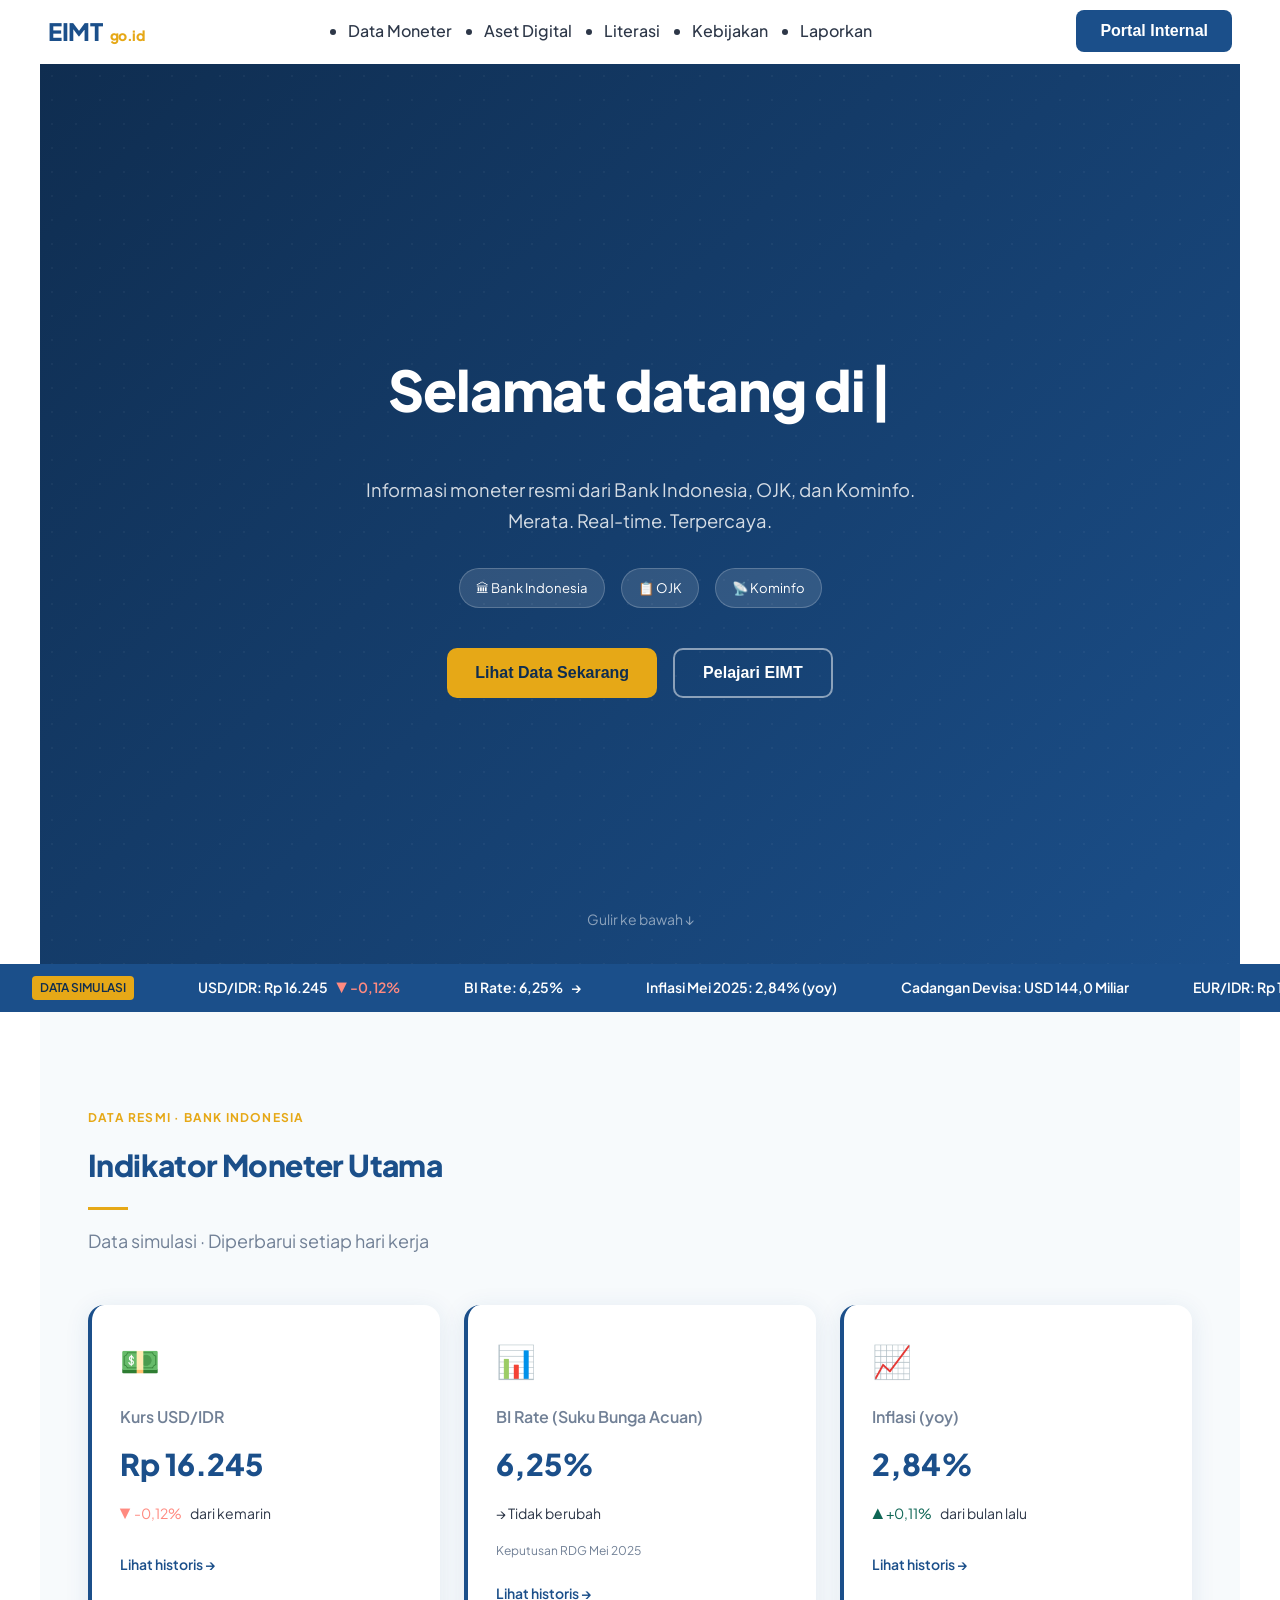
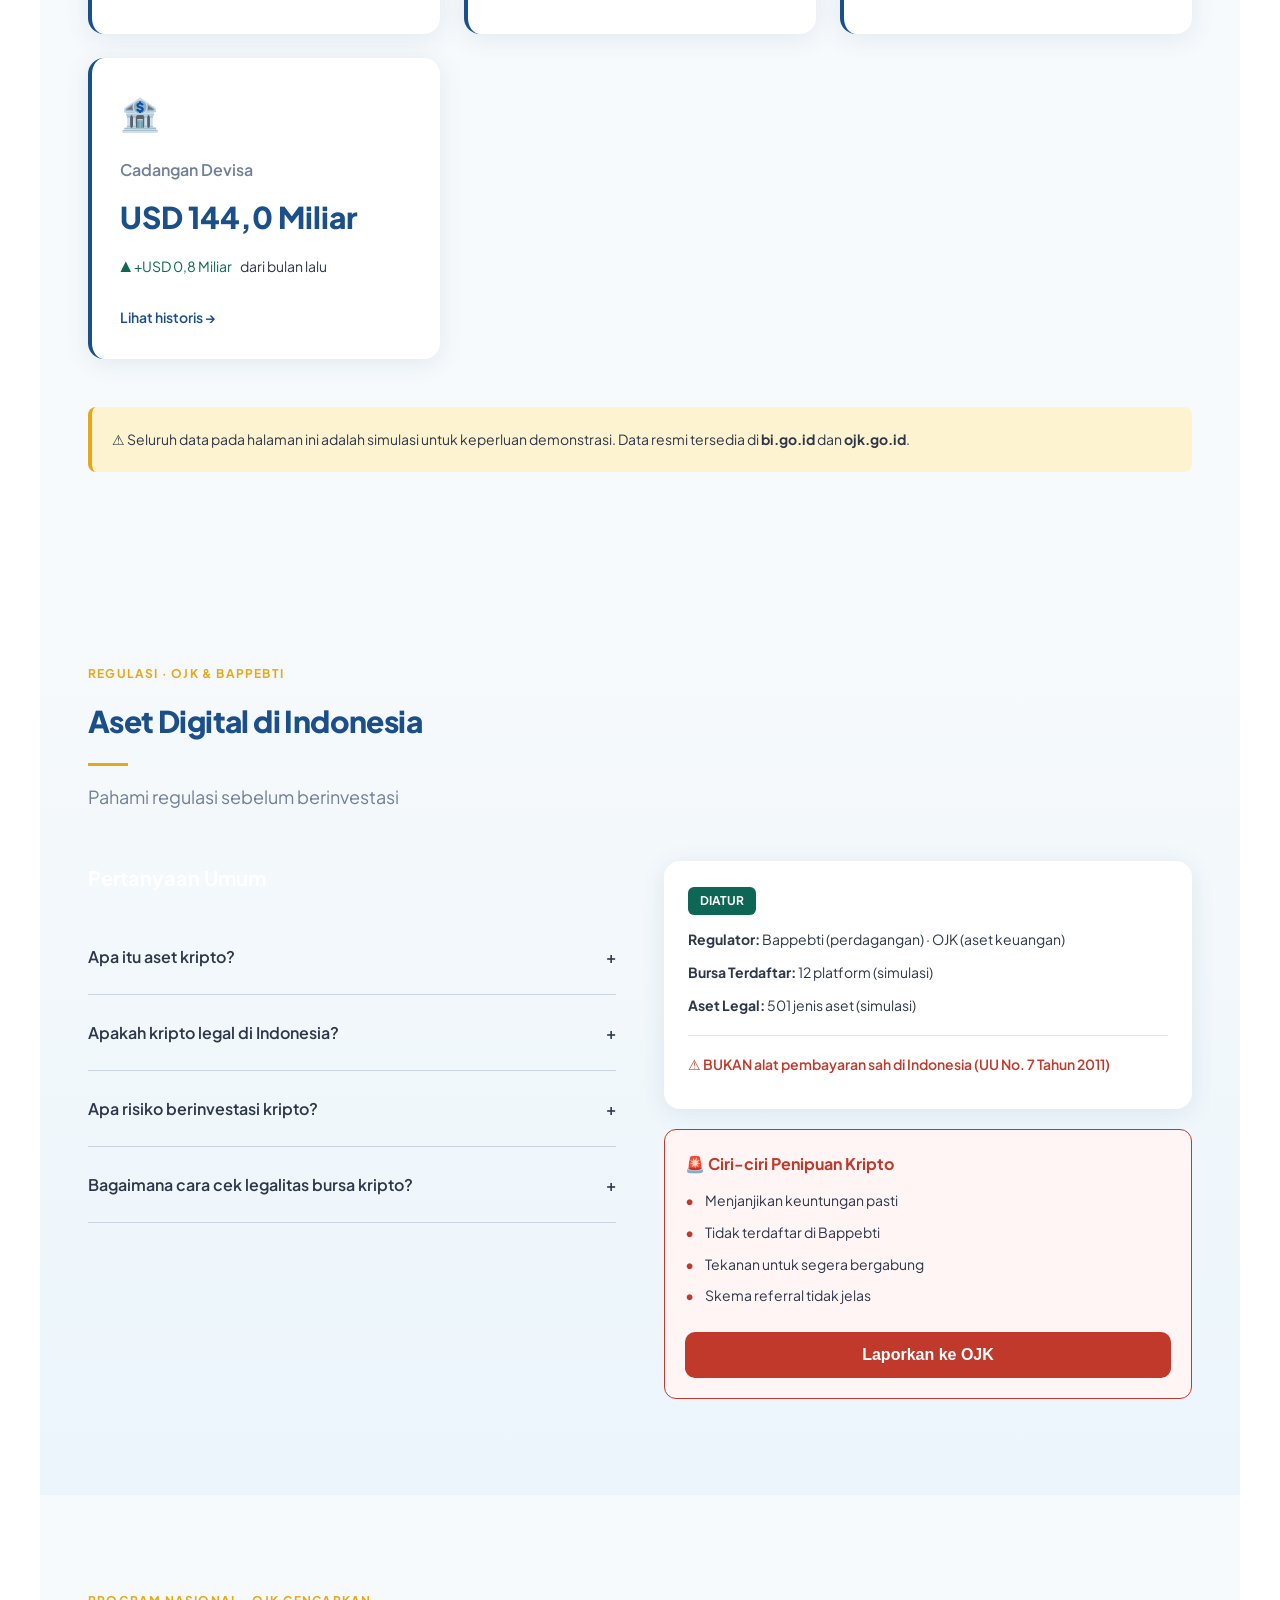
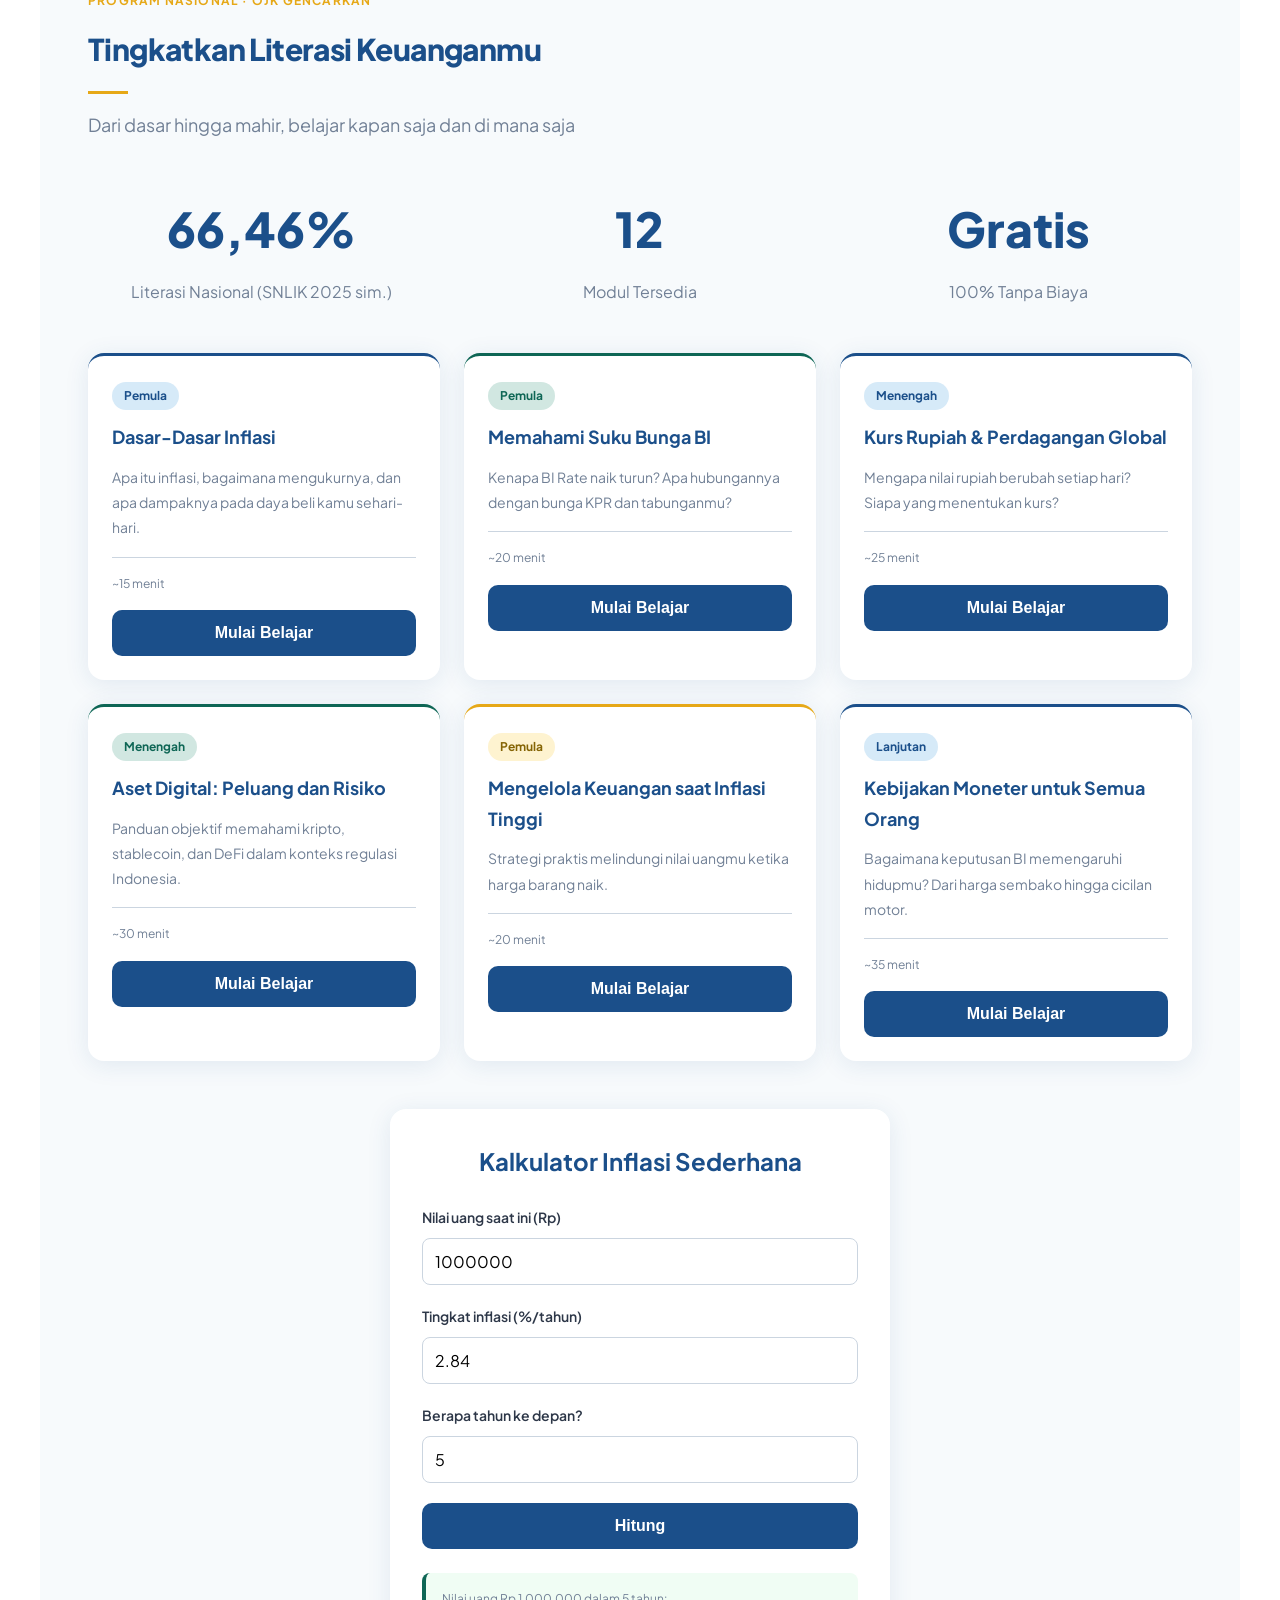
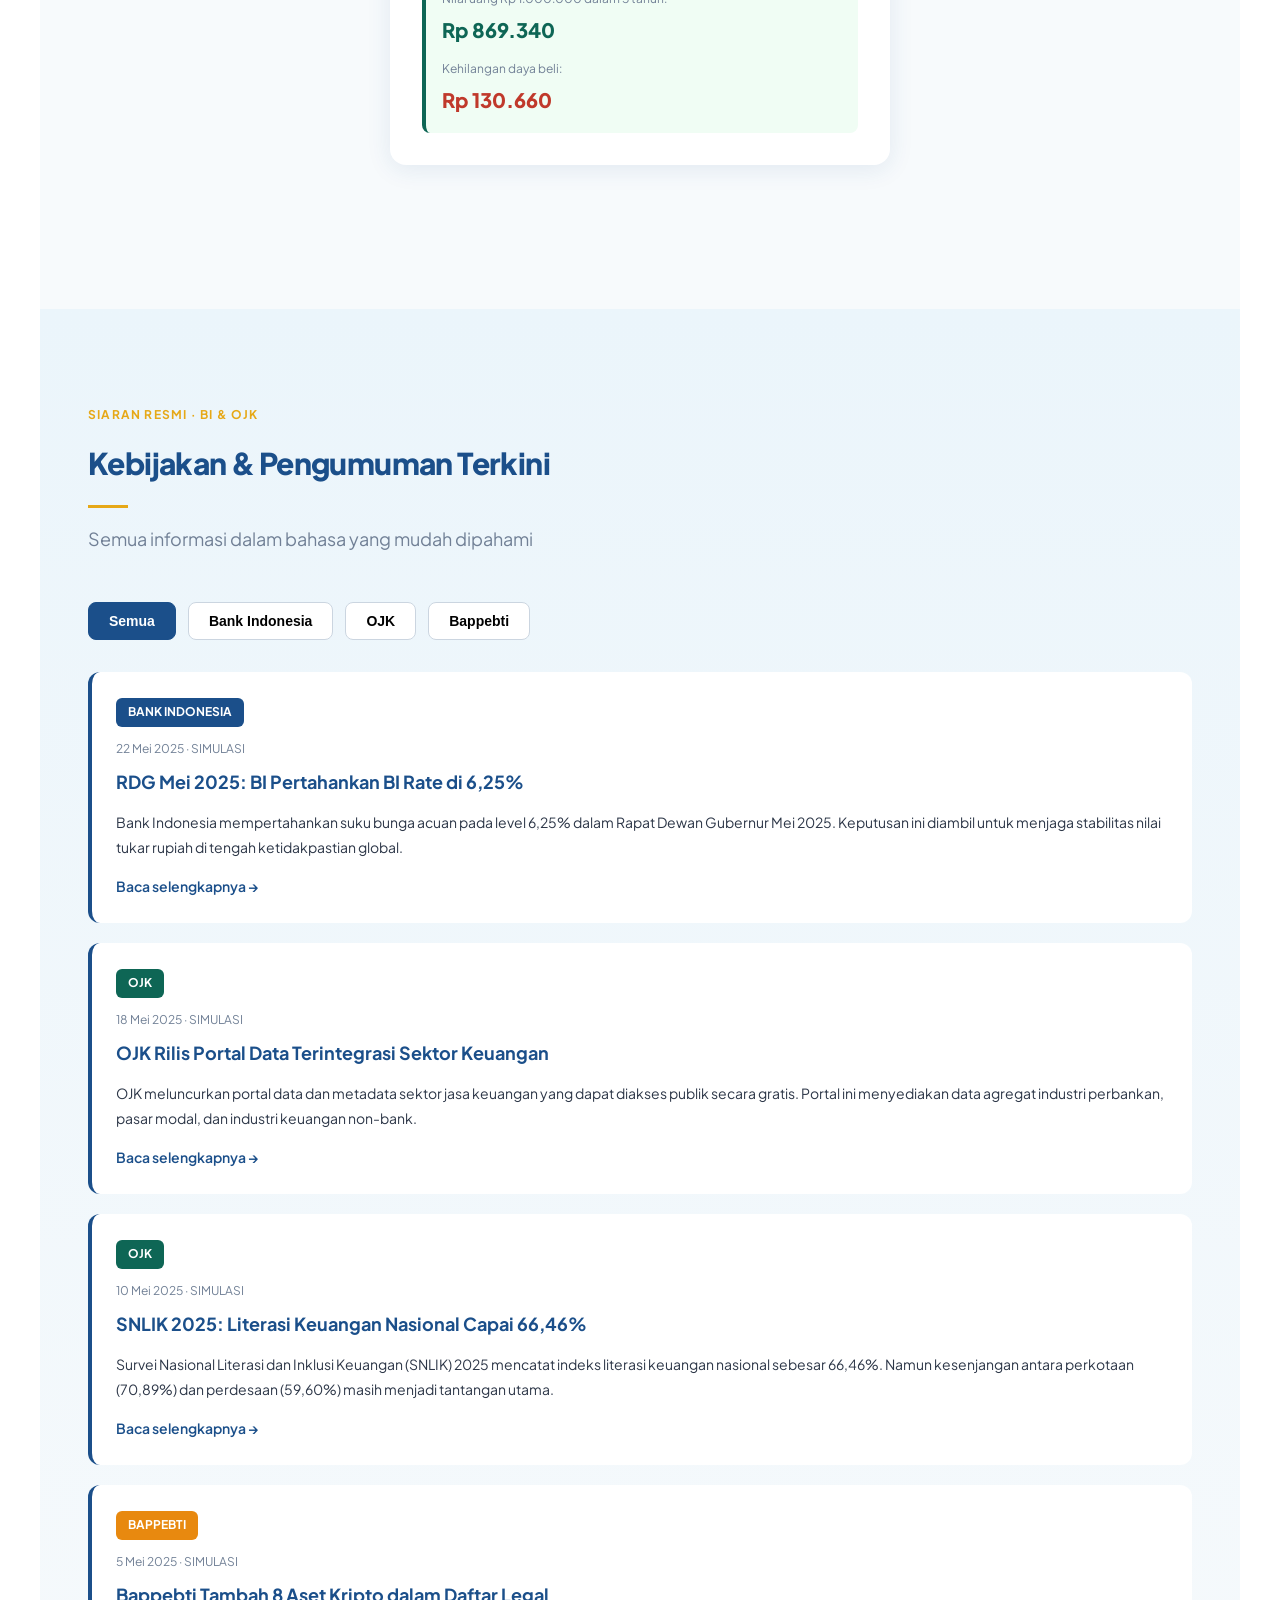
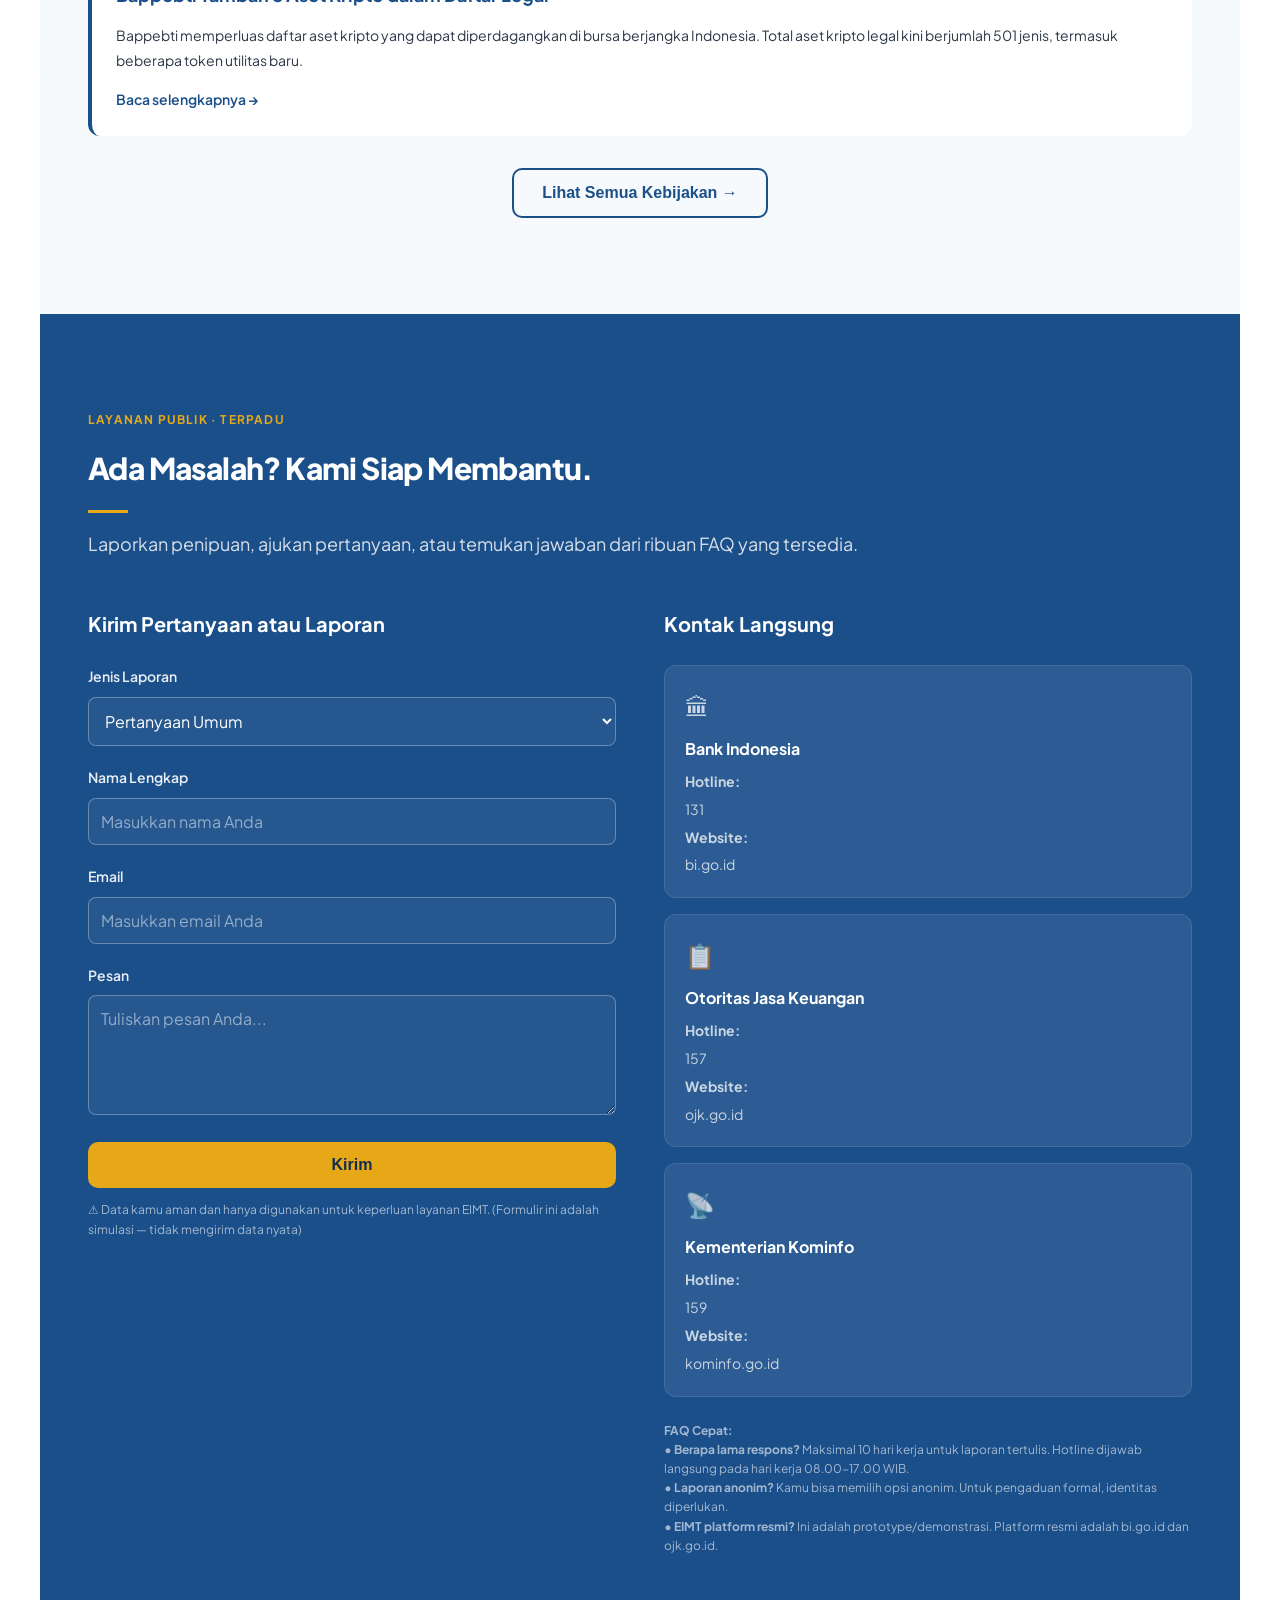
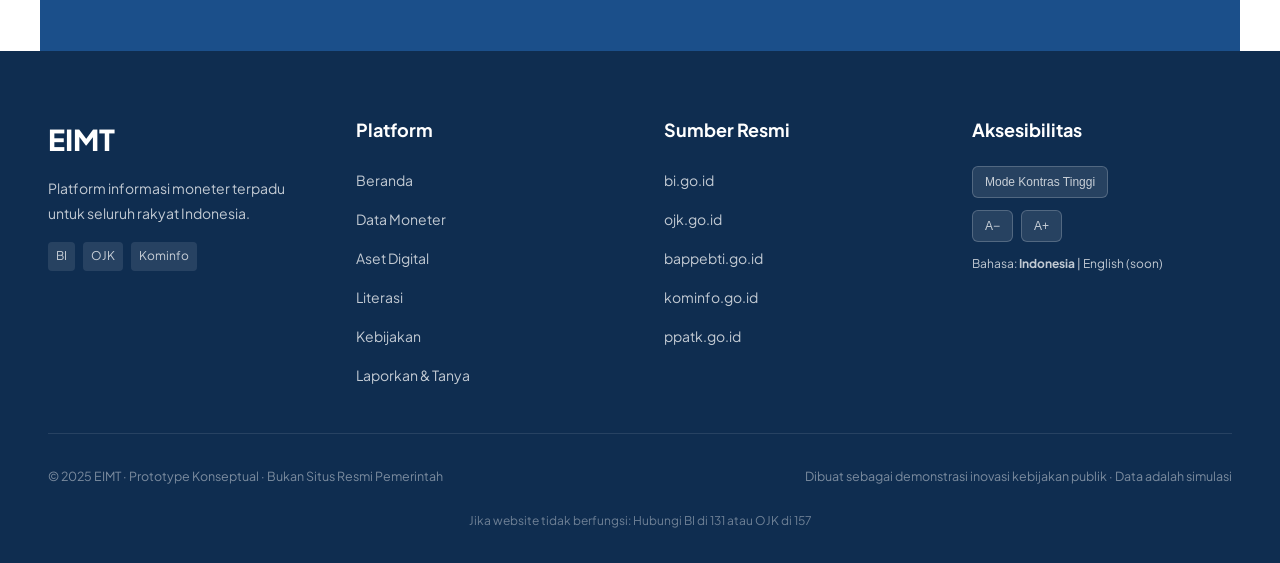
==== index.html @ 961fac73 "Initial commit: EIMT Prototype structure Menambahkan 3 file utama: - index.html: Struktur HTML halam" ====
<!DOCTYPE html>
<html lang="id">
<head>
  <meta charset="UTF-8">
  <meta name="viewport" content="width=device-width, initial-scale=1.0">
  <title>EIMT — Ekosistem Informasi Moneter Terpadu</title>
  <link href="https://fonts.googleapis.com/css2?family=Plus+Jakarta+Sans:wght@400;500;600;700;800&display=swap" rel="stylesheet">
  <link rel="stylesheet" href="styles.css">
</head>

<body>
  <!-- Scroll Progress Bar -->
  <div class="scroll-progress-bar"></div>

  <!-- NAVBAR -->
  <nav role="navigation" aria-label="Navigasi utama">
    <div class="nav-brand">EIMT <span class="brand-go">go.id</span></div>
    <button class="hamburger" aria-label="Buka menu navigasi" id="hamburgerBtn">
      <span></span><span></span><span></span>
    </button>
    <ul class="nav-links" id="navLinks">
      <li><a href="#data-moneter" class="nav-link">Data Moneter</a></li>
      <li><a href="#aset-digital" class="nav-link">Aset Digital</a></li>
      <li><a href="#literasi" class="nav-link">Literasi</a></li>
      <li><a href="#kebijakan" class="nav-link">Kebijakan</a></li>
      <li><a href="#laporkan" class="nav-link">Laporkan</a></li>
    </ul>
    <button class="portal-btn" id="portalBtn" aria-label="Masuk ke portal internal">
      Portal Internal
    </button>
  </nav>

  <!-- HERO SECTION -->
  <section class="hero" id="hero">
    <div class="hero-content">
      <h1>
        <span id="typewriterText"></span><span class="typewriter-cursor">|</span>
      </h1>
      <p class="hero-subtitle">Informasi moneter resmi dari Bank Indonesia, OJK, dan Kominfo. Merata. Real-time. Terpercaya.</p>
      <div class="hero-badges">
        <div class="badge">🏛 Bank Indonesia</div>
        <div class="badge">📋 OJK</div>
        <div class="badge">📡 Kominfo</div>
      </div>
      <div class="hero-cta">
        <button class="btn btn-primary" onclick="smoothScrollTo('#data-moneter')">Lihat Data Sekarang</button>
        <button class="btn btn-secondary" onclick="smoothScrollTo('#literasi')">Pelajari EIMT</button>
      </div>
    </div>
    <div class="scroll-indicator">
      Gulir ke bawah ↓
    </div>
  </section>

  <!-- TICKER -->
  <div class="ticker">
    <div class="ticker-content">
      <div class="ticker-item">
        <span class="ticker-badge">DATA SIMULASI</span>
      </div>
      <div class="ticker-item">
        <span>USD/IDR: Rp 16.245</span>
        <span class="negative">▼ -0,12%</span>
      </div>
      <div class="ticker-item">
        <span>BI Rate: 6,25%</span>
        <span>→</span>
      </div>
      <div class="ticker-item">
        <span>Inflasi Mei 2025: 2,84% (yoy)</span>
      </div>
      <div class="ticker-item">
        <span>Cadangan Devisa: USD 144,0 Miliar</span>
      </div>
      <div class="ticker-item">
        <span>EUR/IDR: Rp 17.680</span>
        <span class="positive">▲ +0,08%</span>
      </div>
      <div class="ticker-item">
        <span>SGD/IDR: Rp 12.105</span>
        <span class="negative">▼ -0,05%</span>
      </div>
      <div class="ticker-item">
        <span>Diperbarui: SIMULASI</span>
      </div>
      <!-- Duplicate for seamless loop -->
      <div class="ticker-item">
        <span class="ticker-badge">DATA SIMULASI</span>
      </div>
      <div class="ticker-item">
        <span>USD/IDR: Rp 16.245</span>
        <span class="negative">▼ -0,12%</span>
      </div>
      <div class="ticker-item">
        <span>BI Rate: 6,25%</span>
        <span>→</span>
      </div>
    </div>
  </div>

  <!-- STATUS BANNER -->
  <div class="status-banner" id="statusBanner"></div>

  <!-- SECTION: DATA MONETER -->
  <section id="data-moneter">
    <div class="section-header">
      <div class="section-label">DATA RESMI · BANK INDONESIA</div>
      <h2 class="section-title">Indikator Moneter Utama</h2>
      <p class="section-subtitle">Data simulasi · Diperbarui setiap hari kerja</p>
    </div>

    <div class="data-grid">
      <div class="data-card" data-delay="0" data-source="live">
        <div class="data-icon">💵</div>
        <h3>Kurs USD/IDR</h3>
        <div class="data-value">Rp 16.245</div>
        <div class="data-change">
          <span class="negative">▼ -0,12%</span>
          <span>dari kemarin</span>
        </div>
        <a href="#" class="data-link">Lihat historis →</a>
      </div>

      <div class="data-card" data-delay="100" data-source="live">
        <div class="data-icon">📊</div>
        <h3>BI Rate (Suku Bunga Acuan)</h3>
        <div class="data-value">6,25%</div>
        <div class="data-change">
          <span>→ Tidak berubah</span>
        </div>
        <p style="font-size: var(--text-xs); color: var(--gray-500); margin: 8px 0;">Keputusan RDG Mei 2025</p>
        <a href="#" class="data-link">Lihat historis →</a>
      </div>

      <div class="data-card" data-delay="200" data-source="live">
        <div class="data-icon">📈</div>
        <h3>Inflasi (yoy)</h3>
        <div class="data-value">2,84%</div>
        <div class="data-change">
          <span class="positive">▲ +0,11%</span>
          <span>dari bulan lalu</span>
        </div>
        <a href="#" class="data-link">Lihat historis →</a>
      </div>

      <div class="data-card" data-delay="300" data-source="live">
        <div class="data-icon">🏦</div>
        <h3>Cadangan Devisa</h3>
        <div class="data-value">USD 144,0 Miliar</div>
        <div class="data-change">
          <span class="positive">▲ +USD 0,8 Miliar</span>
          <span>dari bulan lalu</span>
        </div>
        <a href="#" class="data-link">Lihat historis →</a>
      </div>
    </div>

    <div class="disclaimer-box">
      ⚠ Seluruh data pada halaman ini adalah simulasi untuk keperluan demonstrasi. Data resmi tersedia di <strong>bi.go.id</strong> dan <strong>ojk.go.id</strong>.
    </div>
  </section>

  <!-- SECTION: ASET DIGITAL -->
  <section id="aset-digital">
    <div class="section-header">
      <div class="section-label">REGULASI · OJK & BAPPEBTI</div>
      <h2 class="section-title">Aset Digital di Indonesia</h2>
      <p class="section-subtitle">Pahami regulasi sebelum berinvestasi</p>
    </div>

    <div class="asset-layout">
      <div class="form-section">
        <h3>Pertanyaan Umum</h3>
        <div class="accordion">
          <div class="accordion-item">
            <div class="accordion-header">
              <span>Apa itu aset kripto?</span>
              <span class="accordion-icon">+</span>
            </div>
            <div class="accordion-content">
              <div class="accordion-text">
                Aset kripto adalah aset digital yang menggunakan kriptografi untuk mengamankan transaksi. Di Indonesia, aset kripto diatur oleh Bappebti sebagai komoditas digital, bukan alat pembayaran yang sah.
              </div>
            </div>
          </div>

          <div class="accordion-item">
            <div class="accordion-header">
              <span>Apakah kripto legal di Indonesia?</span>
              <span class="accordion-icon">+</span>
            </div>
            <div class="accordion-content">
              <div class="accordion-text">
                Perdagangan aset kripto legal di Indonesia melalui bursa yang terdaftar di Bappebti. Namun, kripto BUKAN alat pembayaran sah. Bank Indonesia melarang penggunaan kripto sebagai alat bayar.
              </div>
            </div>
          </div>

          <div class="accordion-item">
            <div class="accordion-header">
              <span>Apa risiko berinvestasi kripto?</span>
              <span class="accordion-icon">+</span>
            </div>
            <div class="accordion-content">
              <div class="accordion-text">
                Volatilitas tinggi, risiko kehilangan seluruh modal, potensi penipuan, dan tidak ada jaminan pemerintah. Selalu gunakan bursa terdaftar dan jangan investasikan dana yang tidak mampu hilang.
              </div>
            </div>
          </div>

          <div class="accordion-item">
            <div class="accordion-header">
              <span>Bagaimana cara cek legalitas bursa kripto?</span>
              <span class="accordion-icon">+</span>
            </div>
            <div class="accordion-content">
              <div class="accordion-text">
                Cek daftar bursa kripto legal di situs resmi Bappebti (bappebti.go.id). Jangan percaya platform yang tidak terdaftar.
              </div>
            </div>
          </div>
        </div>
      </div>

      <div class="contact-section">
        <div class="status-card">
          <div class="status-badge">DIATUR</div>
          <div class="status-content">
            <p><strong>Regulator:</strong> Bappebti (perdagangan) · OJK (aset keuangan)</p>
            <p><strong>Bursa Terdaftar:</strong> 12 platform (simulasi)</p>
            <p><strong>Aset Legal:</strong> 501 jenis aset (simulasi)</p>
            <hr style="border: none; border-top: 1px solid rgba(0,0,0,0.1); margin: 16px 0;">
            <p style="color: var(--red); margin-top: 16px; font-weight: 600;">
              ⚠ BUKAN alat pembayaran sah di Indonesia (UU No. 7 Tahun 2011)
            </p>
          </div>
        </div>

        <div class="warning-card">
          <h4>🚨 Ciri-ciri Penipuan Kripto</h4>
          <ul>
            <li>Menjanjikan keuntungan pasti</li>
            <li>Tidak terdaftar di Bappebti</li>
            <li>Tekanan untuk segera bergabung</li>
            <li>Skema referral tidak jelas</li>
          </ul>
          <button class="btn btn-primary" style="width: 100%; margin-top: 16px; background: var(--red); color: white;" onclick="smoothScrollTo('#laporkan')">Laporkan ke OJK</button>
        </div>
      </div>
    </div>
  </section>

  <!-- SECTION: LITERASI KEUANGAN -->
  <section id="literasi">
    <div class="section-header">
      <div class="section-label">PROGRAM NASIONAL · OJK GENCARKAN</div>
      <h2 class="section-title">Tingkatkan Literasi Keuanganmu</h2>
      <p class="section-subtitle">Dari dasar hingga mahir, belajar kapan saja dan di mana saja</p>
    </div>

    <div class="stats-row">
      <div class="stat-item">
        <div class="stat-number">66,46%</div>
        <div class="stat-label">Literasi Nasional (SNLIK 2025 sim.)</div>
      </div>
      <div class="stat-item">
        <div class="stat-number">12</div>
        <div class="stat-label">Modul Tersedia</div>
      </div>
      <div class="stat-item">
        <div class="stat-number">Gratis</div>
        <div class="stat-label">100% Tanpa Biaya</div>
      </div>
    </div>

    <div class="module-grid">
      <div class="module-card" data-delay="0" style="border-top-color: var(--navy);">
        <span class="module-level" style="background: #D6EAF8; color: var(--navy);">Pemula</span>
        <h3>Dasar-Dasar Inflasi</h3>
        <p class="module-desc">Apa itu inflasi, bagaimana mengukurnya, dan apa dampaknya pada daya beli kamu sehari-hari.</p>
        <div class="module-meta">
          <span>~15 menit</span>
        </div>
        <button class="btn">Mulai Belajar</button>
      </div>

      <div class="module-card" data-delay="100" style="border-top-color: var(--teal);">
        <span class="module-level" style="background: #D1E7E1; color: var(--teal);">Pemula</span>
        <h3>Memahami Suku Bunga BI</h3>
        <p class="module-desc">Kenapa BI Rate naik turun? Apa hubungannya dengan bunga KPR dan tabunganmu?</p>
        <div class="module-meta">
          <span>~20 menit</span>
        </div>
        <button class="btn">Mulai Belajar</button>
      </div>

      <div class="module-card" data-delay="200" style="border-top-color: var(--navy);">
        <span class="module-level" style="background: #D6EAF8; color: var(--navy);">Menengah</span>
        <h3>Kurs Rupiah & Perdagangan Global</h3>
        <p class="module-desc">Mengapa nilai rupiah berubah setiap hari? Siapa yang menentukan kurs?</p>
        <div class="module-meta">
          <span>~25 menit</span>
        </div>
        <button class="btn">Mulai Belajar</button>
      </div>

      <div class="module-card" data-delay="300" style="border-top-color: var(--teal);">
        <span class="module-level" style="background: #D1E7E1; color: var(--teal);">Menengah</span>
        <h3>Aset Digital: Peluang dan Risiko</h3>
        <p class="module-desc">Panduan objektif memahami kripto, stablecoin, dan DeFi dalam konteks regulasi Indonesia.</p>
        <div class="module-meta">
          <span>~30 menit</span>
        </div>
        <button class="btn">Mulai Belajar</button>
      </div>

      <div class="module-card" data-delay="0" style="border-top-color: var(--amber);">
        <span class="module-level" style="background: #FEF3D0; color: #856404;">Pemula</span>
        <h3>Mengelola Keuangan saat Inflasi Tinggi</h3>
        <p class="module-desc">Strategi praktis melindungi nilai uangmu ketika harga barang naik.</p>
        <div class="module-meta">
          <span>~20 menit</span>
        </div>
        <button class="btn">Mulai Belajar</button>
      </div>

      <div class="module-card" data-delay="100" style="border-top-color: var(--navy);">
        <span class="module-level" style="background: #D6EAF8; color: var(--navy);">Lanjutan</span>
        <h3>Kebijakan Moneter untuk Semua Orang</h3>
        <p class="module-desc">Bagaimana keputusan BI memengaruhi hidupmu? Dari harga sembako hingga cicilan motor.</p>
        <div class="module-meta">
          <span>~35 menit</span>
        </div>
        <button class="btn">Mulai Belajar</button>
      </div>
    </div>

    <div class="calculator-box">
      <h3>Kalkulator Inflasi Sederhana</h3>

      <div class="calc-group">
        <label for="currentValue">Nilai uang saat ini (Rp)</label>
        <input type="number" id="currentValue" placeholder="Contoh: 1000000" value="1000000">
      </div>

      <div class="calc-group">
        <label for="inflationRate">Tingkat inflasi (%/tahun)</label>
        <input type="number" id="inflationRate" placeholder="Contoh: 2.84" value="2.84" step="0.01">
      </div>

      <div class="calc-group">
        <label for="years">Berapa tahun ke depan?</label>
        <input type="number" id="years" placeholder="Contoh: 5" value="5">
      </div>

      <button class="btn" style="background: var(--navy); color: var(--white); width: 100%;" onclick="calculateInflation()">Hitung</button>

      <div class="calc-result">
        <div class="calc-result-label">Nilai uang Rp 1.000.000 dalam 5 tahun:</div>
        <div class="calc-result-value" id="futureValue">Rp 869.600</div>
        <div class="calc-result-label" style="margin-top: 12px;">Kehilangan daya beli:</div>
        <div class="calc-result-value" style="color: var(--red);" id="powerLoss">Rp 130.400</div>
      </div>
    </div>
  </section>

  <!-- SECTION: KEBIJAKAN TERBARU -->
  <section id="kebijakan">
    <div class="section-header">
      <div class="section-label">SIARAN RESMI · BI & OJK</div>
      <h2 class="section-title">Kebijakan & Pengumuman Terkini</h2>
      <p class="section-subtitle">Semua informasi dalam bahasa yang mudah dipahami</p>
    </div>

    <div class="filter-tabs">
      <button class="filter-tab active" onclick="filterNews('all')">Semua</button>
      <button class="filter-tab" onclick="filterNews('bi')">Bank Indonesia</button>
      <button class="filter-tab" onclick="filterNews('ojk')">OJK</button>
      <button class="filter-tab" onclick="filterNews('bappebti')">Bappebti</button>
    </div>

    <div class="news-list">
      <div class="news-card" data-delay="0" data-category="bi">
        <div class="news-badge bi">BANK INDONESIA</div>
        <div class="news-date">22 Mei 2025 · SIMULASI</div>
        <h3>RDG Mei 2025: BI Pertahankan BI Rate di 6,25%</h3>
        <p class="news-summary">
          Bank Indonesia mempertahankan suku bunga acuan pada level 6,25% dalam Rapat Dewan Gubernur Mei 2025. Keputusan ini diambil untuk menjaga stabilitas nilai tukar rupiah di tengah ketidakpastian global.
        </p>
        <a href="#" class="news-link">Baca selengkapnya →</a>
      </div>

      <div class="news-card" data-delay="100" data-category="ojk">
        <div class="news-badge ojk">OJK</div>
        <div class="news-date">18 Mei 2025 · SIMULASI</div>
        <h3>OJK Rilis Portal Data Terintegrasi Sektor Keuangan</h3>
        <p class="news-summary">
          OJK meluncurkan portal data dan metadata sektor jasa keuangan yang dapat diakses publik secara gratis. Portal ini menyediakan data agregat industri perbankan, pasar modal, dan industri keuangan non-bank.
        </p>
        <a href="#" class="news-link">Baca selengkapnya →</a>
      </div>

      <div class="news-card" data-delay="200" data-category="ojk">
        <div class="news-badge ojk">OJK</div>
        <div class="news-date">10 Mei 2025 · SIMULASI</div>
        <h3>SNLIK 2025: Literasi Keuangan Nasional Capai 66,46%</h3>
        <p class="news-summary">
          Survei Nasional Literasi dan Inklusi Keuangan (SNLIK) 2025 mencatat indeks literasi keuangan nasional sebesar 66,46%. Namun kesenjangan antara perkotaan (70,89%) dan perdesaan (59,60%) masih menjadi tantangan utama.
        </p>
        <a href="#" class="news-link">Baca selengkapnya →</a>
      </div>

      <div class="news-card" data-delay="300" data-category="bappebti">
        <div class="news-badge bappebti">BAPPEBTI</div>
        <div class="news-date">5 Mei 2025 · SIMULASI</div>
        <h3>Bappebti Tambah 8 Aset Kripto dalam Daftar Legal</h3>
        <p class="news-summary">
          Bappebti memperluas daftar aset kripto yang dapat diperdagangkan di bursa berjangka Indonesia. Total aset kripto legal kini berjumlah 501 jenis, termasuk beberapa token utilitas baru.
        </p>
        <a href="#" class="news-link">Baca selengkapnya →</a>
      </div>
    </div>

    <div class="view-all-btn">
      <button class="btn" style="border: 2px solid var(--navy); color: var(--navy); background: transparent;">Lihat Semua Kebijakan →</button>
    </div>
  </section>

  <!-- SECTION: LAPORKAN & TANYA -->
  <section id="laporkan">
    <div class="section-header">
      <div class="section-label">LAYANAN PUBLIK · TERPADU</div>
      <h2 class="section-title">Ada Masalah? Kami Siap Membantu.</h2>
      <p class="section-subtitle">Laporkan penipuan, ajukan pertanyaan, atau temukan jawaban dari ribuan FAQ yang tersedia.</p>
    </div>

    <div class="report-layout">
      <div class="form-section">
        <h3>Kirim Pertanyaan atau Laporan</h3>

        <form id="reportForm" onsubmit="submitReport(event)">
          <div class="form-group">
            <label for="reportType">Jenis Laporan</label>
            <select id="reportType" name="reportType">
              <option>Pertanyaan Umum</option>
              <option>Laporan Penipuan</option>
              <option>Pengaduan Layanan</option>
              <option>Informasi Regulasi</option>
            </select>
          </div>

          <div class="form-group">
            <label for="reportName">Nama Lengkap</label>
            <input type="text" id="reportName" name="reportName" placeholder="Masukkan nama Anda" required>
          </div>

          <div class="form-group">
            <label for="reportEmail">Email</label>
            <input type="email" id="reportEmail" name="reportEmail" placeholder="Masukkan email Anda" required>
          </div>

          <div class="form-group">
            <label for="reportMessage">Pesan</label>
            <textarea id="reportMessage" name="reportMessage" placeholder="Tuliskan pesan Anda..." required></textarea>
          </div>

          <button type="submit" class="btn btn-primary" style="width: 100%; background: var(--amber); color: var(--navy-dark);">Kirim</button>
        </form>

        <p class="form-note">⚠ Data kamu aman dan hanya digunakan untuk keperluan layanan EIMT. (Formulir ini adalah simulasi — tidak mengirim data nyata)</p>
      </div>

      <div class="contact-section">
        <h3>Kontak Langsung</h3>

        <div class="contact-cards">
          <div class="contact-card">
            <div class="contact-icon">🏛</div>
            <div class="contact-name">Bank Indonesia</div>
            <div class="contact-info">
              <strong>Hotline:</strong> 131
              <strong>Website:</strong> bi.go.id
            </div>
          </div>

          <div class="contact-card">
            <div class="contact-icon">📋</div>
            <div class="contact-name">Otoritas Jasa Keuangan</div>
            <div class="contact-info">
              <strong>Hotline:</strong> 157
              <strong>Website:</strong> ojk.go.id
            </div>
          </div>

          <div class="contact-card">
            <div class="contact-icon">📡</div>
            <div class="contact-name">Kementerian Kominfo</div>
            <div class="contact-info">
              <strong>Hotline:</strong> 159
              <strong>Website:</strong> kominfo.go.id
            </div>
          </div>
        </div>

        <p style="font-size: var(--text-xs); color: rgba(255,255,255,0.6); margin-top: 24px; line-height: 1.6;">
          <strong>FAQ Cepat:</strong><br>
          <strong>• Berapa lama respons?</strong> Maksimal 10 hari kerja untuk laporan tertulis. Hotline dijawab langsung pada hari kerja 08.00-17.00 WIB.<br>
          <strong>• Laporan anonim?</strong> Kamu bisa memilih opsi anonim. Untuk pengaduan formal, identitas diperlukan.<br>
          <strong>• EIMT platform resmi?</strong> Ini adalah prototype/demonstrasi. Platform resmi adalah bi.go.id dan ojk.go.id.
        </p>
      </div>
    </div>
  </section>

  <!-- FOOTER -->
  <footer>
    <div class="footer-grid">
      <div class="footer-col">
        <div style="font-size: 1.8rem; font-weight: 800; color: var(--white); margin-bottom: 12px;">EIMT</div>
        <p style="font-size: var(--text-sm); line-height: 1.8; margin-bottom: 16px;">Platform informasi moneter terpadu untuk seluruh rakyat Indonesia.</p>
        <div style="display: flex; gap: 8px; font-size: var(--text-xs);">
          <span style="background: rgba(255,255,255,0.1); padding: 4px 8px; border-radius: 4px;">BI</span>
          <span style="background: rgba(255,255,255,0.1); padding: 4px 8px; border-radius: 4px;">OJK</span>
          <span style="background: rgba(255,255,255,0.1); padding: 4px 8px; border-radius: 4px;">Kominfo</span>
        </div>
      </div>

      <div class="footer-col">
        <h4>Platform</h4>
        <ul>
          <li><a href="#hero">Beranda</a></li>
          <li><a href="#data-moneter">Data Moneter</a></li>
          <li><a href="#aset-digital">Aset Digital</a></li>
          <li><a href="#literasi">Literasi</a></li>
          <li><a href="#kebijakan">Kebijakan</a></li>
          <li><a href="#laporkan">Laporkan & Tanya</a></li>
        </ul>
      </div>

      <div class="footer-col">
        <h4>Sumber Resmi</h4>
        <ul>
          <li><a href="https://bi.go.id" target="_blank">bi.go.id</a></li>
          <li><a href="https://ojk.go.id" target="_blank">ojk.go.id</a></li>
          <li><a href="https://bappebti.go.id" target="_blank">bappebti.go.id</a></li>
          <li><a href="https://kominfo.go.id" target="_blank">kominfo.go.id</a></li>
          <li><a href="https://ppatk.go.id" target="_blank">ppatk.go.id</a></li>
        </ul>
      </div>

      <div class="footer-col">
        <h4>Aksesibilitas</h4>
        <button class="footer-toggle" onclick="toggleContrast()">Mode Kontras Tinggi</button>
        <div style="display: flex; gap: 8px; margin-top: 12px;">
          <button class="footer-toggle" onclick="adjustFontSize(-1)">A−</button>
          <button class="footer-toggle" onclick="adjustFontSize(1)">A+</button>
        </div>
        <p style="font-size: var(--text-xs); margin-top: 12px;">Bahasa: <strong>Indonesia</strong> | English (soon)</p>
      </div>
    </div>

    <div class="footer-bottom">
      <div>© 2025 EIMT · Prototype Konseptual · Bukan Situs Resmi Pemerintah</div>
      <div class="footer-bottom-right">Dibuat sebagai demonstrasi inovasi kebijakan publik · Data adalah simulasi</div>
    </div>

    <p style="text-align: center; font-size: var(--text-xs); color: rgba(255,255,255,0.4); margin-top: 24px;">
      Jika website tidak berfungsi: Hubungi BI di 131 atau OJK di 157
    </p>
  </footer>

  <!-- MODAL: PORTAL INTERNAL -->
  <div class="modal" id="portalModal">
    <div class="modal-box">
      <button class="modal-close" onclick="closePortalModal()">×</button>
      <div class="modal-icon">🔒</div>
      <h2 class="modal-title">Portal Internal EIMT</h2>
      <p class="modal-subtitle">Akses terbatas untuk otoritas BI, OJK, dan PPATK</p>

      <form class="modal-form" onsubmit="submitPortalLogin(event)">
        <input type="email" placeholder="nama@bi.go.id / ojk.go.id / ppatk.go.id" required>
        <input type="password" placeholder="Password" required>
        <input type="text" placeholder="Kode 2FA (6 digit)" maxlength="6" required>
        <button type="submit">Masuk ke Dashboard</button>
      </form>

      <div class="modal-warning">
        ⚠ Akses tidak sah ke sistem pemerintah merupakan pelanggaran hukum berdasarkan UU ITE. Semua upaya akses dicatat.
      </div>
    </div>
  </div>

  <!-- BACK TO TOP BUTTON -->
  <button class="back-to-top" id="backToTopBtn" onclick="scrollToTop()">↑</button>

  <script src="script.js"></script>
</body>
</html>
---- styles.css ----
:root {
  --navy: #1B4F8A;
  --navy-dark: #0F2D50;
  --navy-light: #D6EAF8;
  --amber: #E6A817;
  --amber-light: #FEF3D0;
  --teal: #0E6655;
  --red: #C0392B;
  --white: #FFFFFF;
  --off-white: #F7FAFC;
  --gray-100: #EDF2F7;
  --gray-300: #CBD5E0;
  --gray-500: #718096;
  --gray-800: #2D3748;
  --shadow: rgba(27, 79, 138, 0.10);

  --text-xs: 0.75rem;
  --text-sm: 0.875rem;
  --text-base: 1rem;
  --text-lg: 1.125rem;
  --text-xl: 1.25rem;
  --text-2xl: 1.5rem;
  --text-3xl: 1.875rem;
  --text-4xl: 2.25rem;
  --text-5xl: 3rem;
}

* {
  margin: 0;
  padding: 0;
  box-sizing: border-box;
}

html {
  scroll-behavior: smooth;
}

body {
  font-family: 'Plus Jakarta Sans', system-ui, -apple-system, sans-serif;
  color: var(--gray-800);
  background-color: var(--white);
  line-height: 1.7;
}

/* ============ SCROLL INDICATORS ============ */
.scroll-progress-bar {
  position: fixed;
  top: 0;
  left: 0;
  height: 3px;
  background: var(--amber);
  z-index: 9999;
  width: 0%;
  transition: width 0.1s ease;
}

/* ============ NAVBAR ============ */
nav {
  position: fixed;
  top: 0;
  left: 0;
  right: 0;
  height: 64px;
  background: var(--white);
  z-index: 1000;
  display: flex;
  align-items: center;
  justify-content: space-between;
  padding: 0 48px;
  border-bottom: 2px solid transparent;
  transition: all 0.3s ease;
  box-shadow: none;
}

nav.scrolled {
  border-bottom-color: var(--navy);
  box-shadow: 0 2px 8px rgba(0, 0, 0, 0.1);
}

.nav-brand {
  font-size: var(--text-2xl);
  font-weight: 800;
  color: var(--navy);
  letter-spacing: -0.02em;
}

.nav-brand .brand-go {
  font-size: var(--text-sm);
  color: var(--amber);
  margin-left: 4px;
}

.nav-links {
  display: flex;
  gap: 32px;
  align-items: center;
}

.nav-link {
  text-decoration: none;
  color: var(--gray-800);
  font-weight: 500;
  font-size: var(--text-base);
  position: relative;
  transition: color 0.3s ease;
}

.nav-link::after {
  content: '';
  position: absolute;
  bottom: -8px;
  left: 0;
  width: 0;
  height: 2px;
  background: var(--amber);
  transition: width 0.3s ease;
}

.nav-link:hover::after,
.nav-link.active::after {
  width: 100%;
}

.nav-link.active {
  color: var(--navy);
  font-weight: 700;
}

.portal-btn {
  background: var(--navy);
  color: var(--white);
  border: none;
  padding: 12px 24px;
  border-radius: 8px;
  font-weight: 700;
  cursor: pointer;
  transition: all 0.2s ease;
  font-size: var(--text-base);
}

.portal-btn:hover {
  background: var(--navy-dark);
  transform: scale(1.02);
}

.hamburger {
  display: none;
  flex-direction: column;
  cursor: pointer;
  gap: 6px;
}

.hamburger span {
  width: 24px;
  height: 2px;
  background: var(--navy);
  transition: all 0.3s ease;
}

/* ============ HERO SECTION ============ */
.hero {
  height: 100vh;
  background: linear-gradient(135deg, var(--navy-dark) 0%, var(--navy) 100%);
  position: relative;
  display: flex;
  align-items: center;
  justify-content: center;
  overflow: hidden;
  margin-top: 64px;
}

.hero::before {
  content: '';
  position: absolute;
  top: 0;
  left: 0;
  right: 0;
  bottom: 0;
  background-image:
    radial-gradient(circle, rgba(255,255,255,0.04) 1px, transparent 1px);
  background-size: 24px 24px;
  pointer-events: none;
}

.hero-content {
  position: relative;
  z-index: 1;
  max-width: 760px;
  text-align: center;
  padding: 0 24px;
}

.hero h1 {
  color: var(--white);
  font-size: clamp(2rem, 5vw, 3.5rem);
  font-weight: 800;
  letter-spacing: -0.02em;
  min-height: 120px;
  display: flex;
  align-items: center;
  justify-content: center;
}

.typewriter-cursor {
  display: inline-block;
  animation: blink 0.7s infinite;
  margin-left: 4px;
}

@keyframes blink {
  0%, 49% { opacity: 1; }
  50%, 100% { opacity: 0; }
}

.hero-subtitle {
  color: rgba(255, 255, 255, 0.82);
  font-size: 1.15rem;
  max-width: 560px;
  margin: 24px auto 32px;
  opacity: 0;
  animation: fadeIn 0.8s ease 1s forwards;
}

.hero-badges {
  display: flex;
  gap: 16px;
  justify-content: center;
  flex-wrap: wrap;
  margin: 32px 0;
  opacity: 0;
  animation: fadeIn 0.8s ease 1.4s forwards;
}

.badge {
  background: rgba(255, 255, 255, 0.12);
  border: 1px solid rgba(255, 255, 255, 0.2);
  color: var(--white);
  padding: 8px 16px;
  border-radius: 999px;
  font-size: 0.82rem;
}

.hero-cta {
  display: flex;
  gap: 16px;
  justify-content: center;
  flex-wrap: wrap;
  margin-top: 40px;
  opacity: 0;
  animation: fadeIn 0.8s ease 1.8s forwards;
}

.btn {
  padding: 14px 28px;
  border-radius: 10px;
  font-weight: 700;
  cursor: pointer;
  transition: all 0.3s ease;
  border: none;
  font-size: var(--text-base);
}

.btn-primary {
  background: var(--amber);
  color: var(--navy-dark);
}

.btn-primary:hover {
  transform: scale(1.03);
  box-shadow: 0 8px 24px rgba(230, 168, 23, 0.3);
}

.btn-secondary {
  border: 2px solid rgba(255, 255, 255, 0.5);
  color: var(--white);
  background: transparent;
}

.btn-secondary:hover {
  background: rgba(255, 255, 255, 0.1);
  border-color: var(--white);
}

.scroll-indicator {
  position: absolute;
  bottom: 32px;
  left: 50%;
  transform: translateX(-50%);
  color: rgba(255, 255, 255, 0.5);
  font-size: var(--text-sm);
  text-align: center;
  animation: bounce 1.5s ease-in-out infinite;
}

@keyframes bounce {
  0%, 100% { transform: translateX(-50%) translateY(0); }
  50% { transform: translateX(-50%) translateY(8px); }
}

@keyframes fadeIn {
  from { opacity: 0; }
  to { opacity: 1; }
}

/* ============ TICKER ============ */
.ticker {
  background: var(--navy);
  height: 48px;
  display: flex;
  align-items: center;
  overflow: hidden;
  position: relative;
}

.ticker-content {
  display: flex;
  animation: scroll-ticker 35s linear infinite;
  white-space: nowrap;
  padding-right: 100%;
}

@keyframes scroll-ticker {
  0% { transform: translateX(0); }
  100% { transform: translateX(-50%); }
}

.ticker-item {
  color: var(--white);
  padding: 0 32px;
  font-size: var(--text-sm);
  display: flex;
  align-items: center;
  gap: 8px;
}

.ticker-item span {
  font-weight: 600;
}

.ticker-badge {
  background: var(--amber);
  color: var(--navy-dark);
  padding: 2px 8px;
  border-radius: 4px;
  font-weight: 700;
  font-size: var(--text-xs);
}

.positive { color: var(--teal); }
.negative { color: #FF8A80; }

/* ============ SECTION GENERAL ============ */
section {
  padding: 96px 48px;
  max-width: 1200px;
  margin: 0 auto;
}

.section-header {
  margin-bottom: 48px;
  opacity: 0;
  transform: translateY(32px);
  transition: opacity 0.6s ease, transform 0.6s ease;
}

.section-header.visible {
  opacity: 1;
  transform: translateY(0);
}

.section-label {
  font-size: var(--text-xs);
  font-weight: 700;
  color: var(--amber);
  letter-spacing: 0.1em;
  text-transform: uppercase;
  margin-bottom: 12px;
}

.section-title {
  font-size: var(--text-3xl);
  font-weight: 800;
  color: var(--navy);
  letter-spacing: -0.02em;
  margin-bottom: 16px;
}

.section-title::after {
  content: '';
  display: block;
  width: 40px;
  height: 3px;
  background: var(--amber);
  margin-top: 16px;
}

.section-subtitle {
  font-size: var(--text-lg);
  color: var(--gray-500);
  margin-top: 16px;
}

/* ============ SECTION: DATA MONETER ============ */
#data-moneter {
  background: var(--off-white);
}

.data-grid {
  display: grid;
  grid-template-columns: repeat(auto-fit, minmax(260px, 1fr));
  gap: 24px;
  margin-bottom: 48px;
}

.data-card {
  background: var(--white);
  border-radius: 16px;
  padding: 28px;
  border-left: 4px solid var(--navy);
  box-shadow: 0 4px 24px var(--shadow);
  transition: all 0.3s ease;
  opacity: 0;
  transform: translateY(32px);
}

.data-card.visible {
  opacity: 1;
  transform: translateY(0);
}

.data-card:hover {
  transform: translateY(-4px);
  box-shadow: 0 12px 32px rgba(27, 79, 138, 0.15);
}

.data-icon {
  font-size: 2rem;
  margin-bottom: 16px;
}

.data-card h3 {
  font-size: var(--text-base);
  color: var(--gray-500);
  margin-bottom: 8px;
  font-weight: 600;
}

.data-value {
  font-size: var(--text-3xl);
  font-weight: 800;
  color: var(--navy);
  margin-bottom: 12px;
}

.data-change {
  font-size: var(--text-sm);
  display: flex;
  align-items: center;
  gap: 8px;
  margin-bottom: 16px;
}

.data-link {
  font-size: var(--text-sm);
  color: var(--navy);
  text-decoration: none;
  font-weight: 600;
  display: inline-block;
  margin-top: 12px;
}

.data-link:hover {
  text-decoration: underline;
}

.disclaimer-box {
  background: var(--amber-light);
  border-left: 4px solid var(--amber);
  padding: 20px;
  border-radius: 8px;
  font-size: var(--text-sm);
  color: var(--gray-800);
  line-height: 1.8;
}

/* ============ SECTION: ASET DIGITAL ============ */
#aset-digital {
  background: linear-gradient(180deg, #F7FAFC 0%, #EBF5FB 100%);
}

.asset-layout {
  display: grid;
  grid-template-columns: 1fr 1fr;
  gap: 48px;
  align-items: start;
}

.accordion {
  margin-bottom: 24px;
}

.accordion-item {
  border-bottom: 1px solid var(--gray-300);
  padding: 16px 0;
}

.accordion-header {
  font-weight: 600;
  cursor: pointer;
  display: flex;
  justify-content: space-between;
  align-items: center;
  padding: 8px 0;
  user-select: none;
}

.accordion-icon {
  transition: transform 0.3s ease;
}

.accordion-item.open .accordion-icon {
  transform: rotate(45deg);
}

.accordion-content {
  max-height: 0;
  overflow: hidden;
  opacity: 0;
  transition: max-height 0.35s ease, opacity 0.35s ease;
}

.accordion-item.open .accordion-content {
  max-height: 300px;
  opacity: 1;
}

.accordion-text {
  font-size: var(--text-sm);
  color: var(--gray-800);
  line-height: 1.8;
  padding: 16px 0 0;
}

.status-card {
  background: var(--white);
  border-radius: 16px;
  padding: 24px;
  box-shadow: 0 4px 24px var(--shadow);
  margin-bottom: 20px;
  opacity: 0;
  transform: translateY(32px);
}

.status-card.visible {
  opacity: 1;
  transform: translateY(0);
}

.status-badge {
  display: inline-block;
  background: var(--teal);
  color: var(--white);
  padding: 4px 12px;
  border-radius: 6px;
  font-size: var(--text-xs);
  font-weight: 700;
  margin-bottom: 12px;
}

.status-content {
  font-size: var(--text-sm);
  line-height: 1.8;
  color: var(--gray-800);
}

.status-content p {
  margin-bottom: 8px;
}

.warning-card {
  background: #FFF5F5;
  border: 1px solid var(--red);
  border-radius: 12px;
  padding: 20px;
  margin-top: 20px;
}

.warning-card h4 {
  color: var(--red);
  margin-bottom: 12px;
  font-size: var(--text-base);
}

.warning-card ul {
  list-style: none;
  padding-left: 0;
}

.warning-card li {
  font-size: var(--text-sm);
  color: var(--gray-800);
  margin-bottom: 8px;
  padding-left: 20px;
  position: relative;
}

.warning-card li::before {
  content: '•';
  position: absolute;
  left: 0;
  color: var(--red);
  font-weight: bold;
}

/* ============ SECTION: LITERASI ============ */
#literasi {
  background: var(--off-white);
}

.stats-row {
  display: grid;
  grid-template-columns: repeat(auto-fit, minmax(200px, 1fr));
  gap: 32px;
  margin: 48px 0;
  text-align: center;
}

.stat-item {
  opacity: 0;
  animation: fadeIn 0.8s ease forwards;
}

.stat-number {
  font-size: var(--text-5xl);
  font-weight: 800;
  color: var(--navy);
}

.stat-label {
  font-size: var(--text-base);
  color: var(--gray-500);
  margin-top: 8px;
}

.module-grid {
  display: grid;
  grid-template-columns: repeat(auto-fit, minmax(300px, 1fr));
  gap: 24px;
  margin: 48px 0;
}

.module-card {
  background: var(--white);
  border-radius: 16px;
  padding: 24px;
  box-shadow: 0 4px 24px var(--shadow);
  transition: all 0.3s ease;
  border-top: 3px solid var(--navy);
  opacity: 0;
  transform: translateY(32px);
}

.module-card.visible {
  opacity: 1;
  transform: translateY(0);
}

.module-card:hover {
  transform: translateY(-4px);
  box-shadow: 0 12px 32px rgba(27, 79, 138, 0.15);
}

.module-level {
  display: inline-block;
  font-size: var(--text-xs);
  font-weight: 700;
  padding: 4px 12px;
  border-radius: 999px;
  margin-bottom: 12px;
  background: var(--navy-light);
  color: var(--navy);
}

.module-card h3 {
  font-size: var(--text-lg);
  color: var(--navy);
  margin-bottom: 12px;
  font-weight: 700;
}

.module-desc {
  font-size: var(--text-sm);
  color: var(--gray-500);
  line-height: 1.8;
  margin-bottom: 16px;
}

.module-meta {
  display: flex;
  justify-content: space-between;
  align-items: center;
  padding-top: 16px;
  border-top: 1px solid var(--gray-300);
  font-size: var(--text-xs);
  color: var(--gray-500);
}

.module-card .btn {
  width: 100%;
  margin-top: 16px;
  background: var(--navy);
  color: var(--white);
}

.calculator-box {
  background: var(--white);
  border-radius: 16px;
  padding: 32px;
  box-shadow: 0 4px 24px var(--shadow);
  max-width: 500px;
  margin: 48px auto;
  opacity: 0;
  animation: fadeIn 0.8s ease 0.3s forwards;
}

.calculator-box h3 {
  font-size: var(--text-2xl);
  color: var(--navy);
  margin-bottom: 24px;
  text-align: center;
}

.calc-group {
  margin-bottom: 20px;
}

.calc-group label {
  display: block;
  font-size: var(--text-sm);
  color: var(--gray-800);
  margin-bottom: 8px;
  font-weight: 600;
}

.calc-group input {
  width: 100%;
  padding: 12px;
  border: 1px solid var(--gray-300);
  border-radius: 8px;
  font-size: var(--text-base);
  font-family: inherit;
  transition: border-color 0.2s ease;
}

.calc-group input:focus {
  outline: none;
  border-color: var(--navy);
  box-shadow: 0 0 0 3px rgba(27, 79, 138, 0.1);
}

.calc-result {
  background: #F0FDF4;
  border-left: 4px solid var(--teal);
  padding: 16px;
  border-radius: 8px;
  margin-top: 24px;
  font-size: var(--text-sm);
}

.calc-result-label {
  color: var(--gray-500);
  font-size: var(--text-xs);
  margin-bottom: 4px;
}

.calc-result-value {
  font-size: var(--text-xl);
  font-weight: 800;
  color: var(--teal);
}

/* ============ SECTION: KEBIJAKAN ============ */
#kebijakan {
  background: linear-gradient(180deg, #EBF5FB 0%, #F7FAFC 100%);
}

.filter-tabs {
  display: flex;
  gap: 12px;
  margin-bottom: 32px;
  flex-wrap: wrap;
  opacity: 0;
  animation: fadeIn 0.8s ease forwards;
}

.filter-tab {
  padding: 10px 20px;
  border: 1px solid var(--gray-300);
  background: var(--white);
  border-radius: 8px;
  cursor: pointer;
  font-weight: 600;
  font-size: var(--text-sm);
  transition: all 0.3s ease;
}

.filter-tab.active {
  background: var(--navy);
  color: var(--white);
  border-color: var(--navy);
}

.filter-tab:hover {
  border-color: var(--navy);
}

.news-list {
  display: flex;
  flex-direction: column;
  gap: 20px;
}

.news-card {
  background: var(--white);
  border-radius: 12px;
  padding: 24px;
  border-left: 4px solid var(--navy);
  transition: all 0.3s ease;
  opacity: 0;
  transform: translateY(32px);
}

.news-card.visible {
  opacity: 1;
  transform: translateY(0);
}

.news-card:hover {
  transform: translateX(4px);
  background: var(--navy-light);
}

.news-badge {
  display: inline-block;
  font-size: var(--text-xs);
  font-weight: 700;
  padding: 4px 12px;
  border-radius: 6px;
  color: var(--white);
  margin-bottom: 12px;
}

.news-badge.bi { background: var(--navy); }
.news-badge.ojk { background: var(--teal); }
.news-badge.bappebti { background: #E8890F; }

.news-date {
  font-size: var(--text-xs);
  color: var(--gray-500);
  margin-bottom: 8px;
}

.news-card h3 {
  font-size: var(--text-lg);
  color: var(--navy);
  margin-bottom: 12px;
  font-weight: 700;
}

.news-summary {
  font-size: var(--text-sm);
  color: var(--gray-800);
  line-height: 1.8;
  margin-bottom: 12px;
}

.news-link {
  color: var(--navy);
  text-decoration: none;
  font-weight: 600;
  font-size: var(--text-sm);
}

.view-all-btn {
  margin-top: 32px;
  display: flex;
  justify-content: center;
}

/* ============ SECTION: LAPORKAN & TANYA ============ */
#laporkan {
  background: var(--navy);
  color: rgba(255, 255, 255, 0.75);
}

#laporkan .section-label {
  color: var(--amber);
}

#laporkan .section-title {
  color: var(--white);
}

#laporkan .section-subtitle {
  color: rgba(255, 255, 255, 0.82);
}

.report-layout {
  display: grid;
  grid-template-columns: 1fr 1fr;
  gap: 48px;
  margin-top: 48px;
}

.form-section {
  opacity: 0;
  animation: fadeIn 0.8s ease forwards;
}

.form-section h3 {
  color: var(--white);
  margin-bottom: 24px;
  font-size: var(--text-xl);
}

.form-group {
  margin-bottom: 20px;
}

.form-group label {
  display: block;
  color: rgba(255, 255, 255, 0.9);
  margin-bottom: 8px;
  font-size: var(--text-sm);
  font-weight: 600;
}

.form-group input,
.form-group select,
.form-group textarea {
  width: 100%;
  padding: 12px;
  border: 1px solid rgba(255, 255, 255, 0.3);
  background: rgba(255, 255, 255, 0.05);
  border-radius: 8px;
  color: var(--white);
  font-family: inherit;
  font-size: var(--text-base);
  transition: all 0.2s ease;
}

.form-group input::placeholder,
.form-group textarea::placeholder {
  color: rgba(255, 255, 255, 0.5);
}

.form-group input:focus,
.form-group select:focus,
.form-group textarea:focus {
  outline: none;
  border-color: var(--amber);
  background: rgba(255, 255, 255, 0.08);
  box-shadow: 0 0 0 3px rgba(230, 168, 23, 0.1);
}

.form-group textarea {
  min-height: 120px;
  resize: vertical;
}

.form-note {
  font-size: var(--text-xs);
  color: rgba(255, 255, 255, 0.6);
  margin-top: 12px;
  line-height: 1.6;
}

.contact-section {
  opacity: 0;
  animation: fadeIn 0.8s ease 0.2s forwards;
}

.contact-section h3 {
  color: var(--white);
  margin-bottom: 24px;
  font-size: var(--text-xl);
}

.contact-cards {
  display: flex;
  flex-direction: column;
  gap: 16px;
  margin-bottom: 24px;
}

.contact-card {
  background: rgba(255, 255, 255, 0.08);
  border-radius: 12px;
  padding: 20px;
  border: 1px solid rgba(255, 255, 255, 0.1);
}

.contact-icon {
  font-size: 1.5rem;
  margin-bottom: 8px;
}

.contact-name {
  font-weight: 700;
  color: var(--white);
  margin-bottom: 8px;
}

.contact-info {
  font-size: var(--text-sm);
  display: flex;
  flex-direction: column;
  gap: 4px;
}

/* ============ FOOTER ============ */
footer {
  background: var(--navy-dark);
  color: rgba(255, 255, 255, 0.75);
  padding: 64px 48px 32px;
}

.footer-grid {
  display: grid;
  grid-template-columns: repeat(auto-fit, minmax(250px, 1fr));
  gap: 48px;
  max-width: 1200px;
  margin: 0 auto 32px;
  padding-bottom: 32px;
  border-bottom: 1px solid rgba(255, 255, 255, 0.1);
}

.footer-col h4 {
  color: var(--white);
  margin-bottom: 20px;
  font-size: var(--text-lg);
  font-weight: 700;
}

.footer-col ul {
  list-style: none;
}

.footer-col li {
  margin-bottom: 12px;
}

.footer-col a {
  color: rgba(255, 255, 255, 0.75);
  text-decoration: none;
  font-size: var(--text-sm);
  transition: color 0.3s ease;
}

.footer-col a:hover {
  color: var(--amber);
}

.footer-toggle-group {
  display: flex;
  gap: 12px;
  flex-wrap: wrap;
}

.footer-toggle {
  background: rgba(255, 255, 255, 0.1);
  border: 1px solid rgba(255, 255, 255, 0.2);
  color: rgba(255, 255, 255, 0.75);
  padding: 8px 12px;
  border-radius: 6px;
  cursor: pointer;
  font-size: var(--text-xs);
  transition: all 0.2s ease;
}

.footer-toggle:hover {
  background: rgba(255, 255, 255, 0.15);
}

.footer-bottom {
  display: grid;
  grid-template-columns: 1fr 1fr;
  gap: 32px;
  max-width: 1200px;
  margin: 0 auto;
  font-size: 0.78rem;
  color: rgba(255, 255, 255, 0.45);
}

.footer-bottom-right {
  text-align: right;
}

/* ============ MODAL ============ */
.modal {
  display: none;
  position: fixed;
  top: 0;
  left: 0;
  right: 0;
  bottom: 0;
  background: rgba(0, 0, 0, 0.7);
  backdrop-filter: blur(4px);
  z-index: 2000;
  align-items: center;
  justify-content: center;
}

.modal.active {
  display: flex;
}

.modal-box {
  background: var(--white);
  border-radius: 20px;
  padding: 40px;
  max-width: 420px;
  width: 90%;
  position: relative;
  box-shadow: 0 20px 60px rgba(0, 0, 0, 0.3);
  animation: modalSlideIn 0.3s ease;
}

@keyframes modalSlideIn {
  from {
    opacity: 0;
    transform: scale(0.95);
  }
  to {
    opacity: 1;
    transform: scale(1);
  }
}

.modal-close {
  position: absolute;
  top: 16px;
  right: 16px;
  background: none;
  border: none;
  font-size: 24px;
  cursor: pointer;
  color: var(--gray-500);
  transition: color 0.2s ease;
}

.modal-close:hover {
  color: var(--gray-800);
}

.modal-icon {
  font-size: 3rem;
  text-align: center;
  margin-bottom: 16px;
}

.modal-title {
  font-size: var(--text-2xl);
  font-weight: 800;
  color: var(--navy);
  text-align: center;
  margin-bottom: 8px;
}

.modal-subtitle {
  font-size: var(--text-sm);
  color: var(--gray-500);
  text-align: center;
  margin-bottom: 24px;
}

.modal-form {
  display: flex;
  flex-direction: column;
  gap: 16px;
}

.modal-form input {
  padding: 12px;
  border: 1px solid var(--gray-300);
  border-radius: 8px;
  font-size: var(--text-base);
  font-family: inherit;
  transition: border-color 0.2s ease;
}

.modal-form input:focus {
  outline: none;
  border-color: var(--navy);
  box-shadow: 0 0 0 3px rgba(27, 79, 138, 0.1);
}

.modal-form button {
  padding: 14px;
  background: var(--navy);
  color: var(--white);
  border: none;
  border-radius: 8px;
  font-weight: 700;
  cursor: pointer;
  transition: background 0.2s ease;
  margin-top: 12px;
}

.modal-form button:hover {
  background: var(--navy-dark);
}

.modal-warning {
  background: rgba(192, 57, 43, 0.05);
  border-left: 4px solid var(--red);
  padding: 12px;
  border-radius: 6px;
  font-size: var(--text-xs);
  color: var(--red);
  margin-top: 16px;
  line-height: 1.6;
}

/* ============ BACK TO TOP BUTTON ============ */
.back-to-top {
  position: fixed;
  bottom: 32px;
  right: 32px;
  width: 48px;
  height: 48px;
  border-radius: 50%;
  background: var(--navy);
  color: var(--white);
  border: none;
  cursor: pointer;
  font-size: 1.5rem;
  display: flex;
  align-items: center;
  justify-content: center;
  opacity: 0;
  transform: scale(0.8);
  transition: all 0.3s ease;
  z-index: 999;
}

.back-to-top.visible {
  opacity: 1;
  transform: scale(1);
}

.back-to-top:hover {
  background: var(--navy-dark);
  transform: scale(1.1);
}

/* ============ STATUS BANNER ============ */
.status-banner {
  display: none;
  padding: 12px 24px;
  font-size: var(--text-sm);
  background: var(--amber-light);
  color: var(--navy-dark);
  border-bottom: 1px solid var(--amber);
  text-align: center;
  margin-top: 64px;
}

.status-banner.degraded {
  display: block;
  background: var(--amber-light);
}

.status-banner.maintenance {
  display: block;
  background: rgba(192, 57, 43, 0.1);
  color: var(--red);
  border-bottom-color: var(--red);
}

/* ============ RESPONSIVE ============ */
@media (max-width: 768px) {
  nav {
    padding: 0 24px;
  }

  .nav-links {
    display: none;
    position: absolute;
    top: 64px;
    left: 0;
    right: 0;
    flex-direction: column;
    background: var(--white);
    padding: 24px;
    box-shadow: 0 4px 12px rgba(0, 0, 0, 0.1);
    gap: 16px;
  }

  .nav-links.open {
    display: flex;
  }

  .hamburger {
    display: flex;
  }

  section {
    padding: 64px 24px;
  }

  .hero {
    margin-top: 0;
  }

  .hero h1 {
    font-size: clamp(1.8rem, 7vw, 2.5rem);
  }

  .asset-layout,
  .report-layout {
    grid-template-columns: 1fr;
    gap: 32px;
  }

  .data-grid,
  .module-grid {
    grid-template-columns: 1fr;
  }

  .stats-row {
    grid-template-columns: 1fr;
  }

  .footer-grid {
    grid-template-columns: 1fr;
    gap: 32px;
  }

  .footer-bottom {
    grid-template-columns: 1fr;
  }

  .footer-bottom-right {
    text-align: left;
  }

  .hero-cta {
    flex-direction: column;
  }

  .hero-cta .btn {
    width: 100%;
  }

  .modal-box {
    padding: 32px 24px;
  }

  .back-to-top {
    width: 40px;
    height: 40px;
    font-size: 1.2rem;
    bottom: 24px;
    right: 24px;
  }

  .ticker-item {
    padding: 0 16px;
    font-size: var(--text-xs);
  }
}

@media (max-width: 480px) {
  .section-title {
    font-size: var(--text-2xl);
  }

  .hero-cta {
    gap: 12px;
  }

  .hero-cta .btn {
    padding: 12px 20px;
    font-size: var(--text-sm);
  }

  .stat-number {
    font-size: var(--text-4xl);
  }

  .filter-tabs {
    flex-direction: column;
    gap: 8px;
  }

  .filter-tab {
    width: 100%;
  }
}
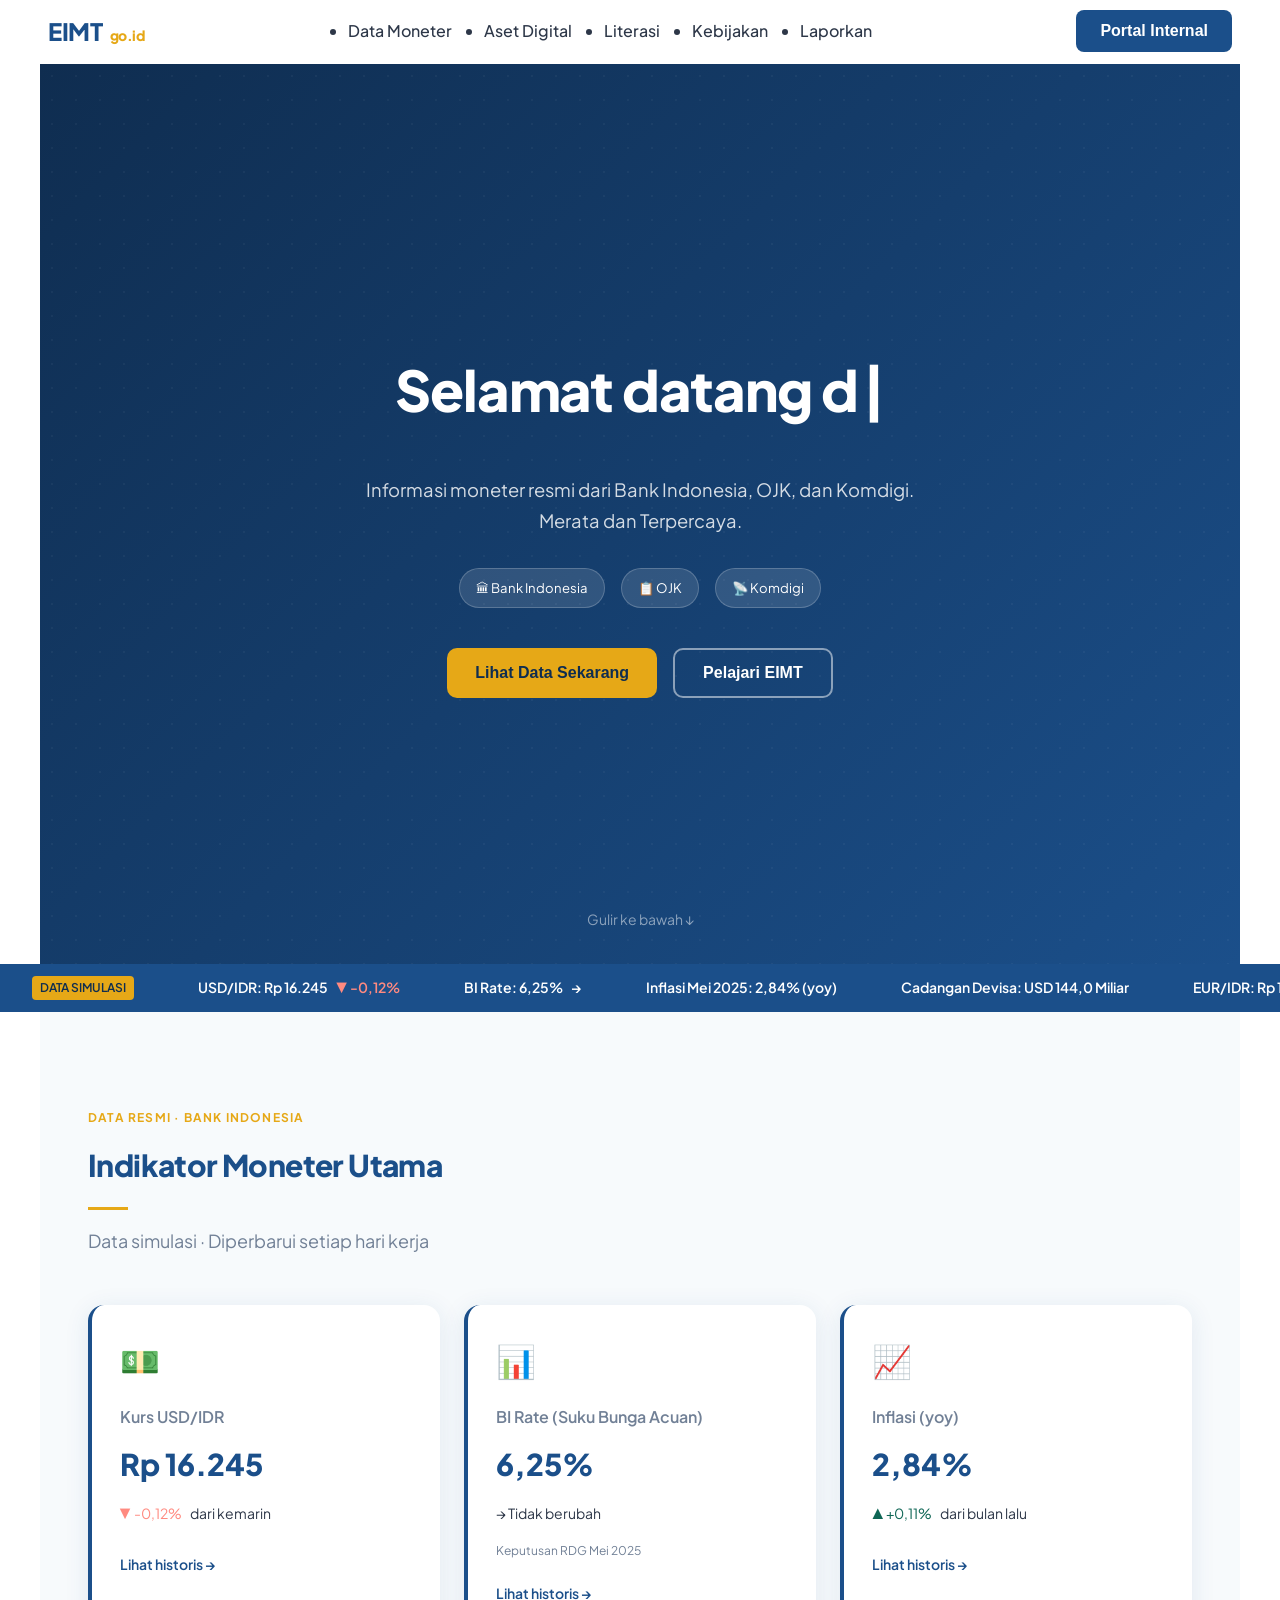
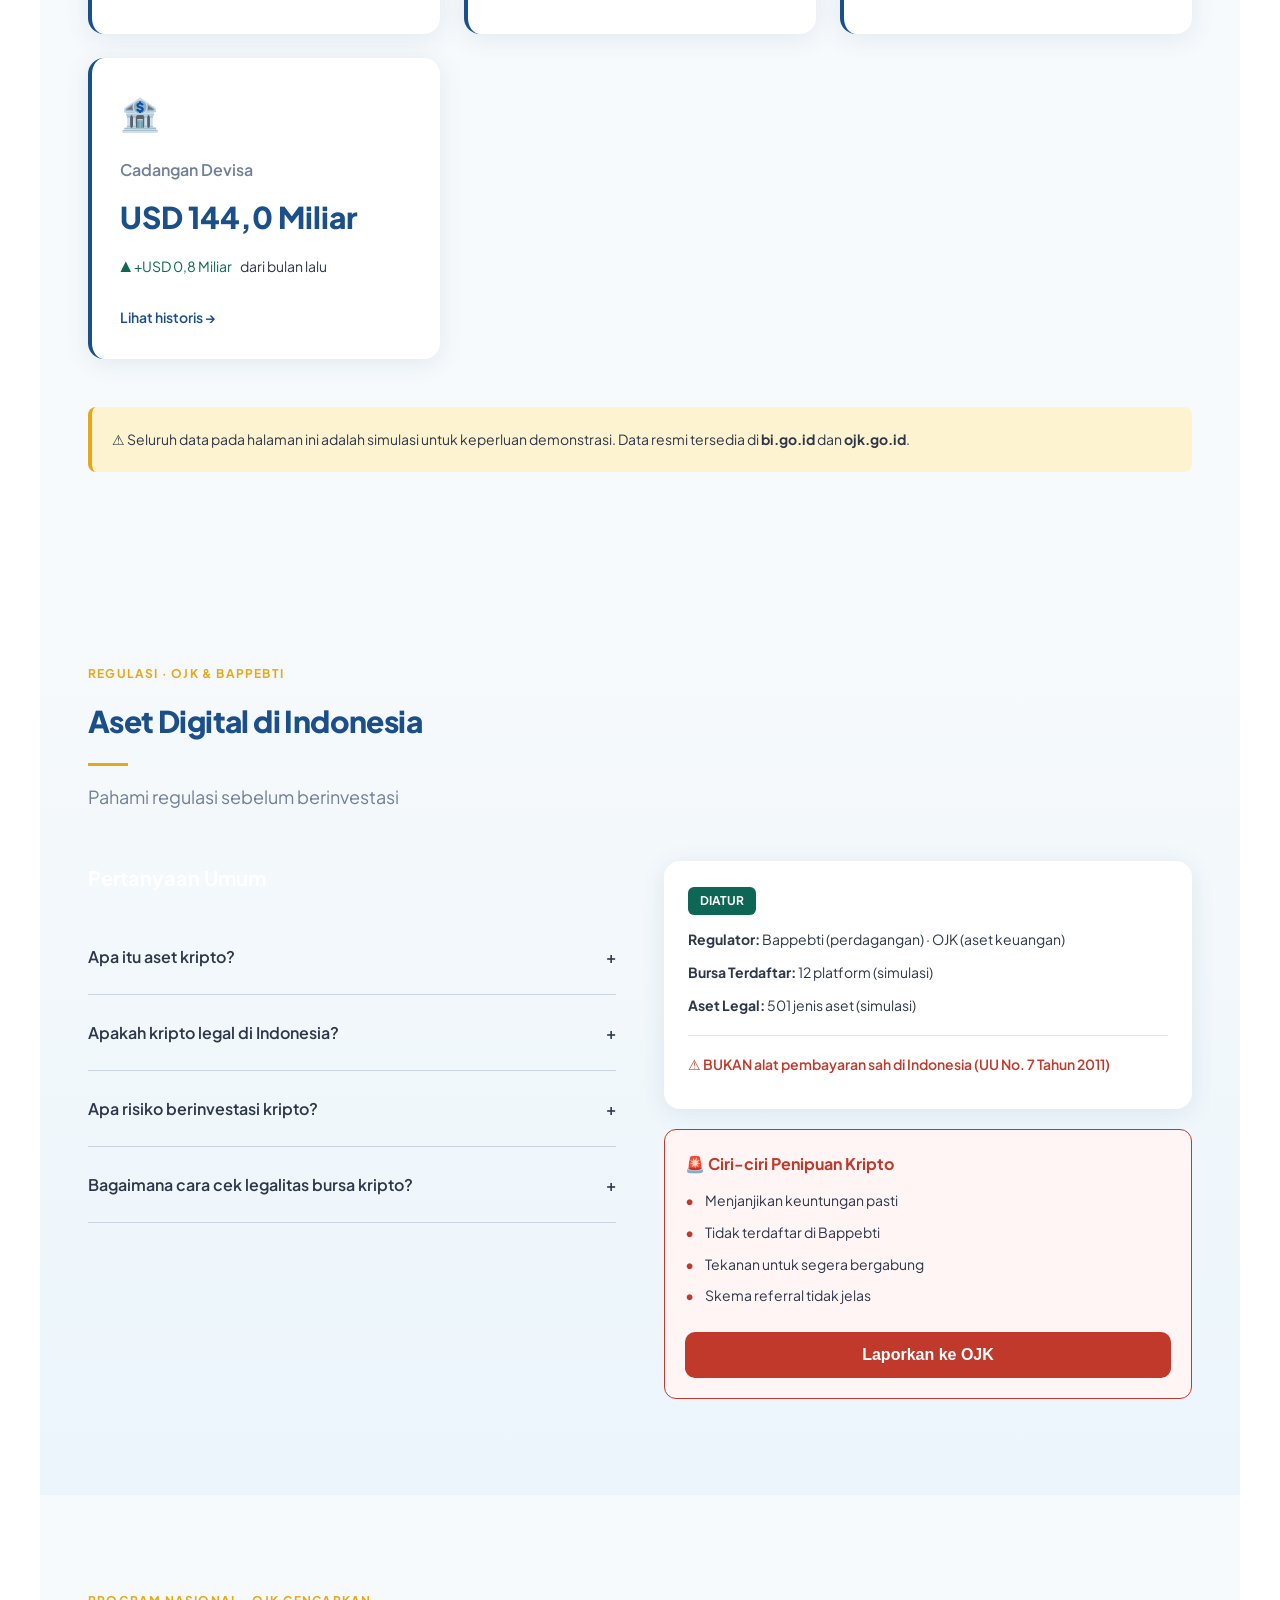
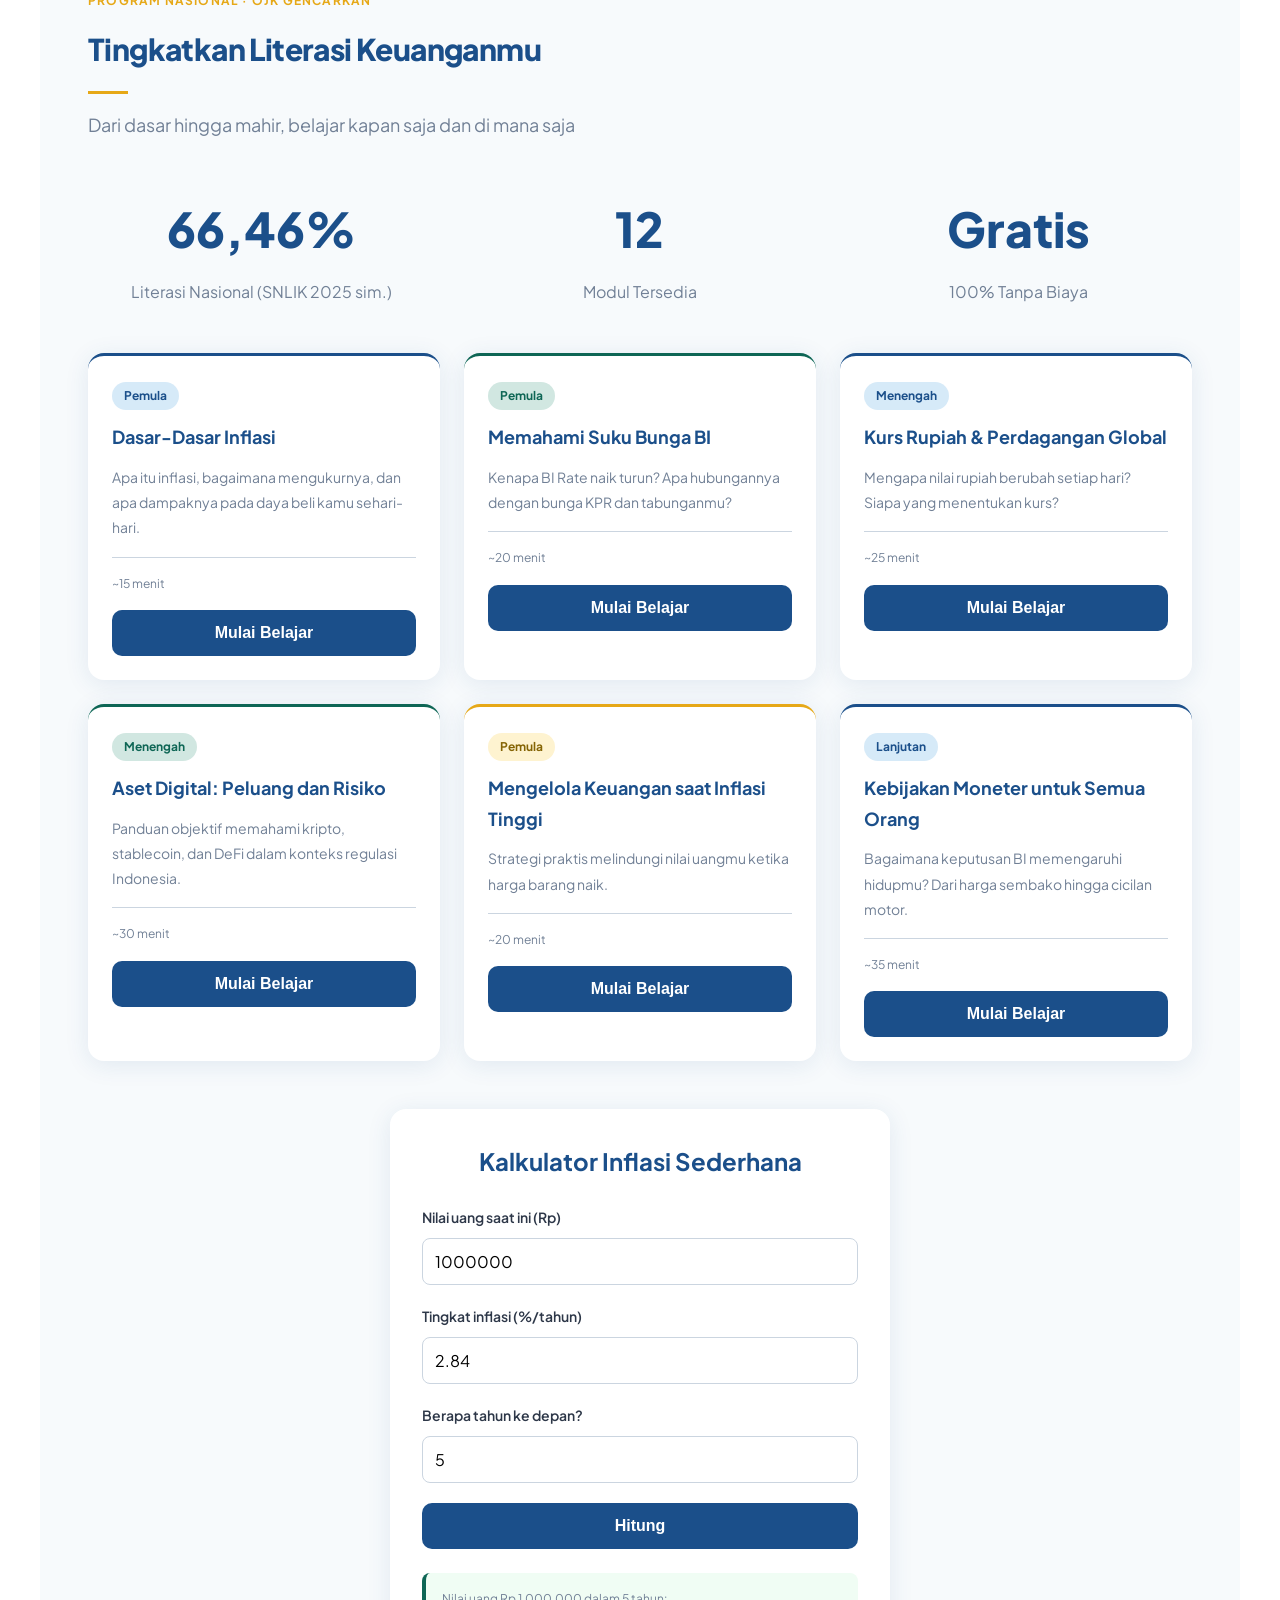
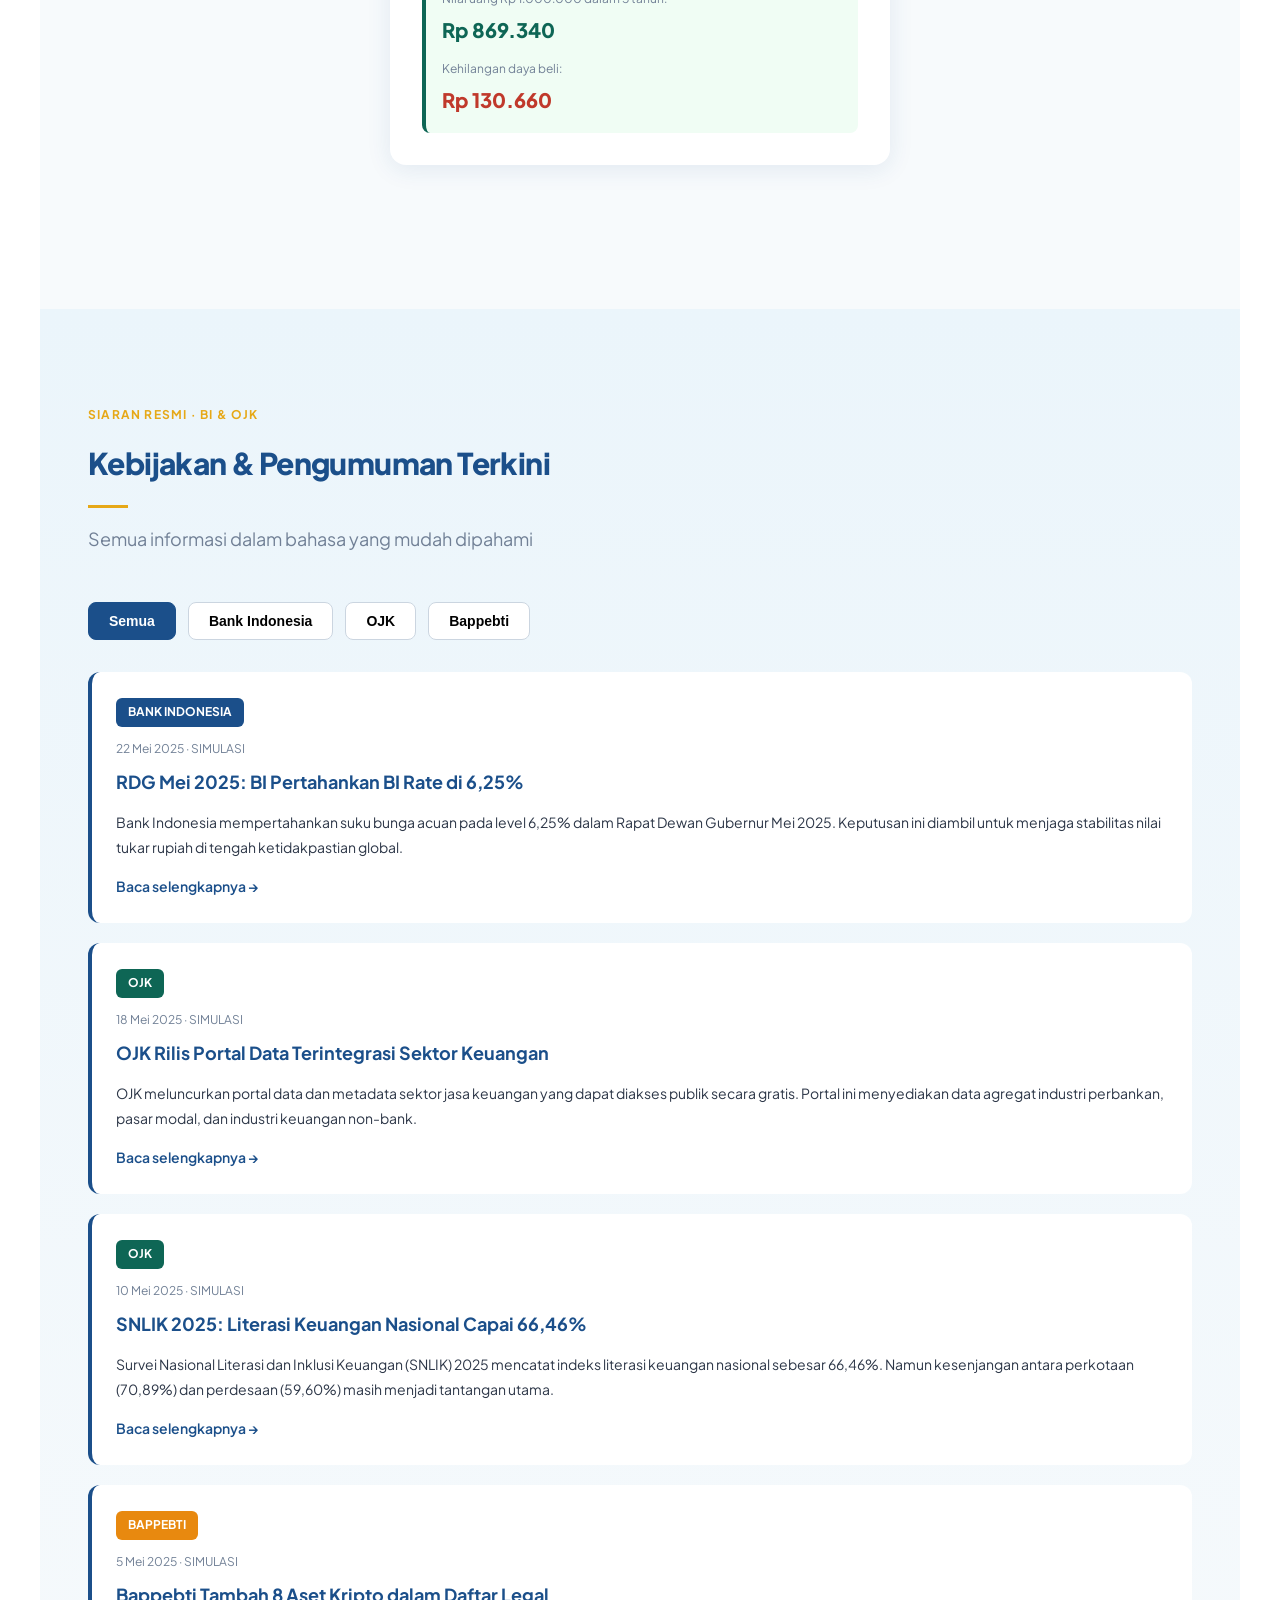
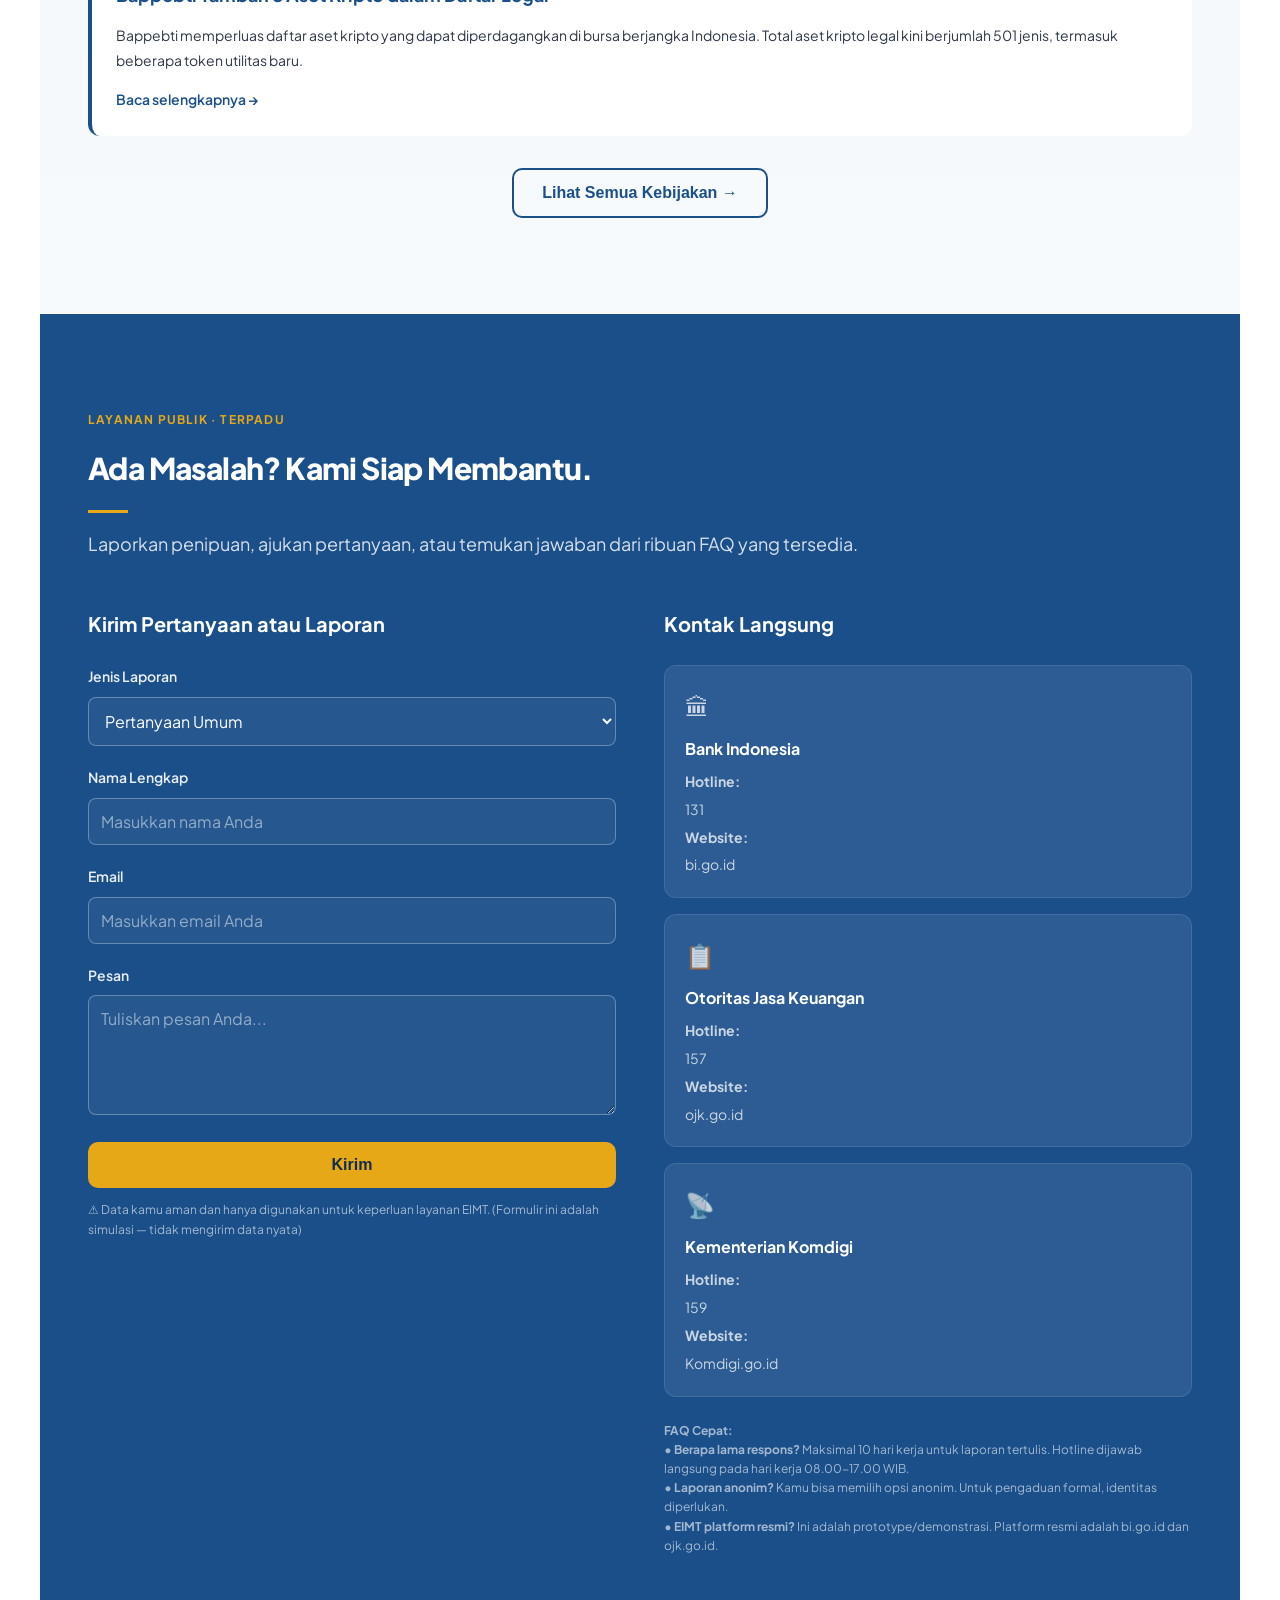
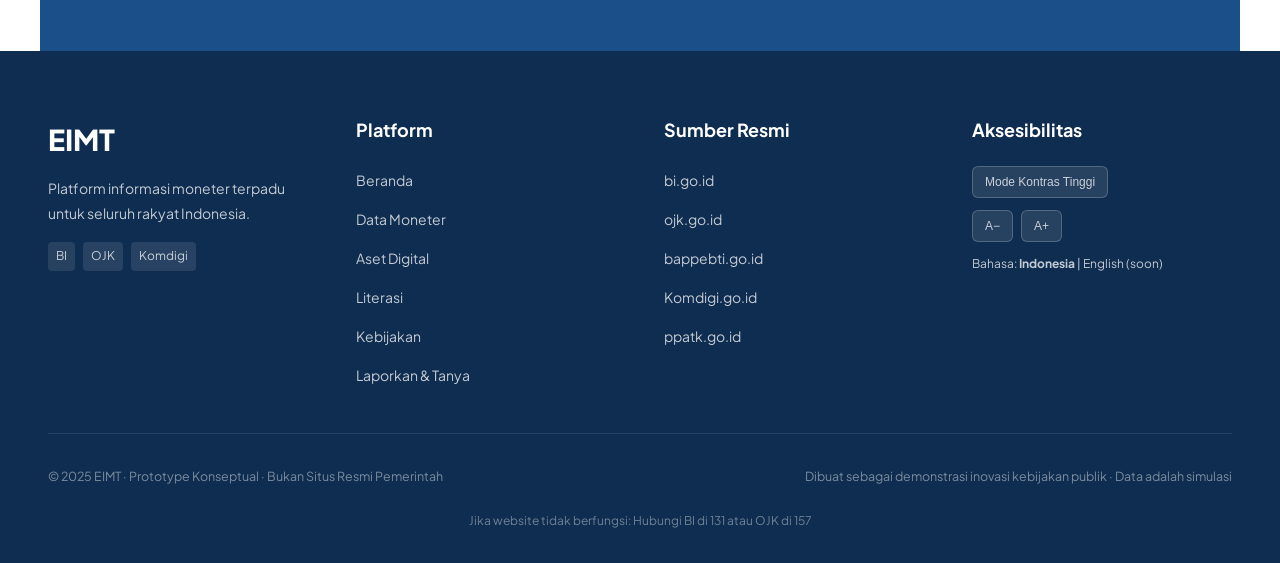
==== commit 59607fea: "Kominfo to Komdigi" ====
--- a/index.html
+++ b/index.html
@@ -36,11 +36,11 @@
       <h1>
         <span id="typewriterText"></span><span class="typewriter-cursor">|</span>
       </h1>
-      <p class="hero-subtitle">Informasi moneter resmi dari Bank Indonesia, OJK, dan Kominfo. Merata. Real-time. Terpercaya.</p>
+      <p class="hero-subtitle">Informasi moneter resmi dari Bank Indonesia, OJK, dan Komdigi. Merata dan Terpercaya.</p>
       <div class="hero-badges">
         <div class="badge">🏛 Bank Indonesia</div>
         <div class="badge">📋 OJK</div>
-        <div class="badge">📡 Kominfo</div>
+        <div class="badge">📡 Komdigi</div>
       </div>
       <div class="hero-cta">
         <button class="btn btn-primary" onclick="smoothScrollTo('#data-moneter')">Lihat Data Sekarang</button>
@@ -494,10 +494,10 @@
 
           <div class="contact-card">
             <div class="contact-icon">📡</div>
-            <div class="contact-name">Kementerian Kominfo</div>
+            <div class="contact-name">Kementerian Komdigi</div>
             <div class="contact-info">
               <strong>Hotline:</strong> 159
-              <strong>Website:</strong> kominfo.go.id
+              <strong>Website:</strong> Komdigi.go.id
             </div>
           </div>
         </div>
@@ -521,7 +521,7 @@
         <div style="display: flex; gap: 8px; font-size: var(--text-xs);">
           <span style="background: rgba(255,255,255,0.1); padding: 4px 8px; border-radius: 4px;">BI</span>
           <span style="background: rgba(255,255,255,0.1); padding: 4px 8px; border-radius: 4px;">OJK</span>
-          <span style="background: rgba(255,255,255,0.1); padding: 4px 8px; border-radius: 4px;">Kominfo</span>
+          <span style="background: rgba(255,255,255,0.1); padding: 4px 8px; border-radius: 4px;">Komdigi</span>
         </div>
       </div>
 
@@ -543,7 +543,7 @@
           <li><a href="https://bi.go.id" target="_blank">bi.go.id</a></li>
           <li><a href="https://ojk.go.id" target="_blank">ojk.go.id</a></li>
           <li><a href="https://bappebti.go.id" target="_blank">bappebti.go.id</a></li>
-          <li><a href="https://kominfo.go.id" target="_blank">kominfo.go.id</a></li>
+          <li><a href="https://Komdigi.go.id" target="_blank">Komdigi.go.id</a></li>
           <li><a href="https://ppatk.go.id" target="_blank">ppatk.go.id</a></li>
         </ul>
       </div>
